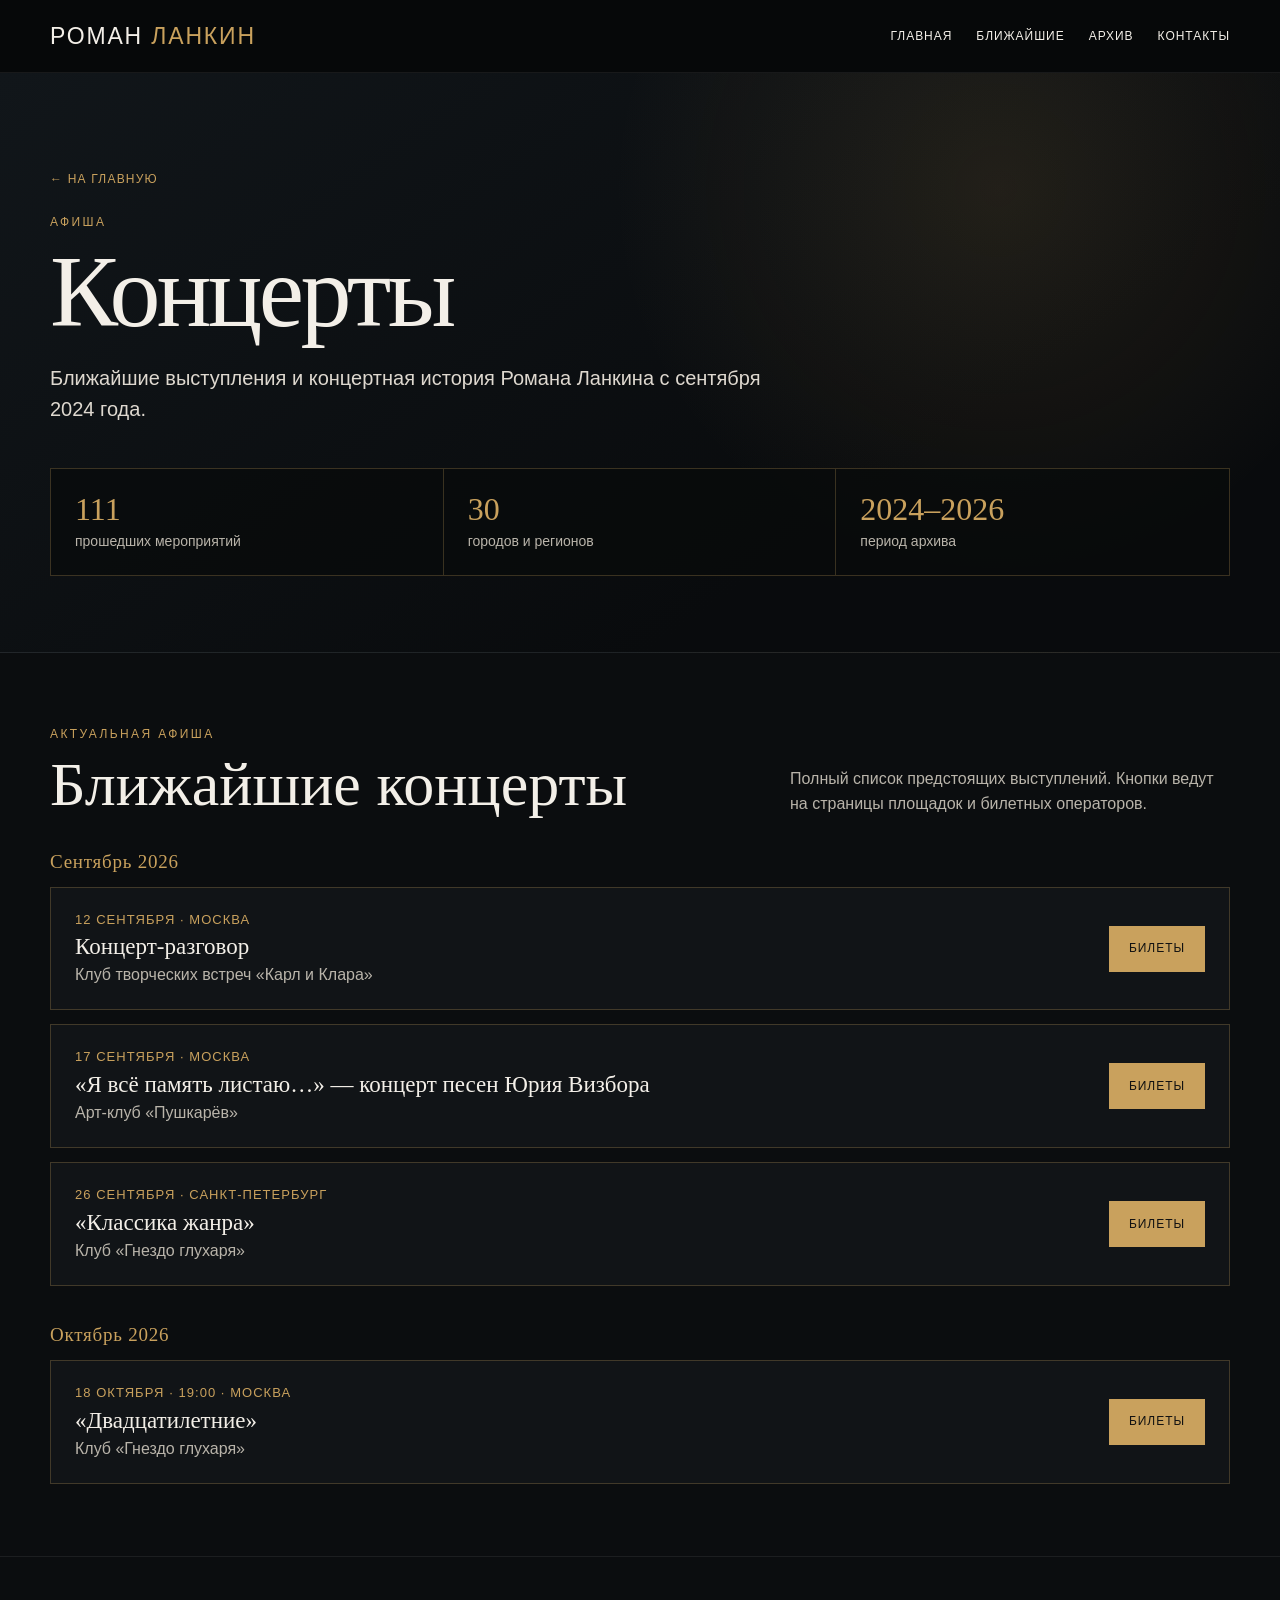
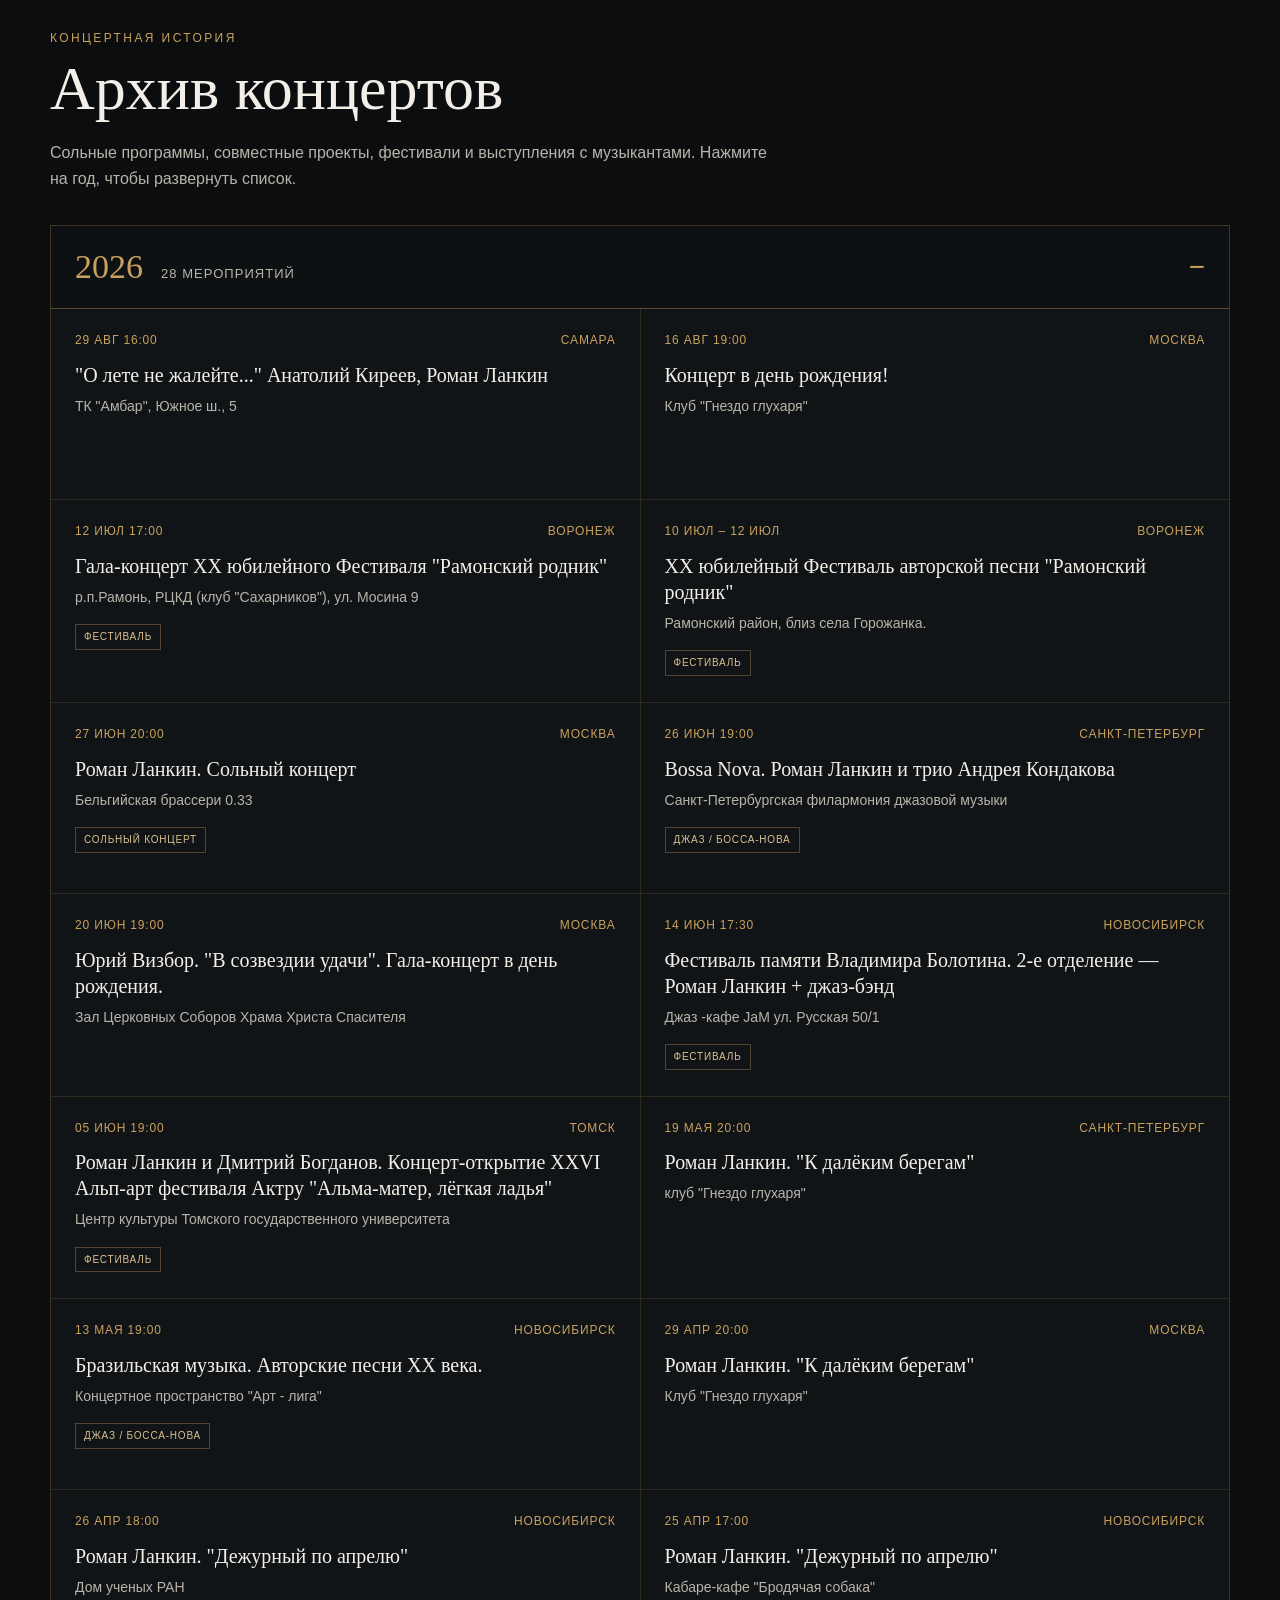
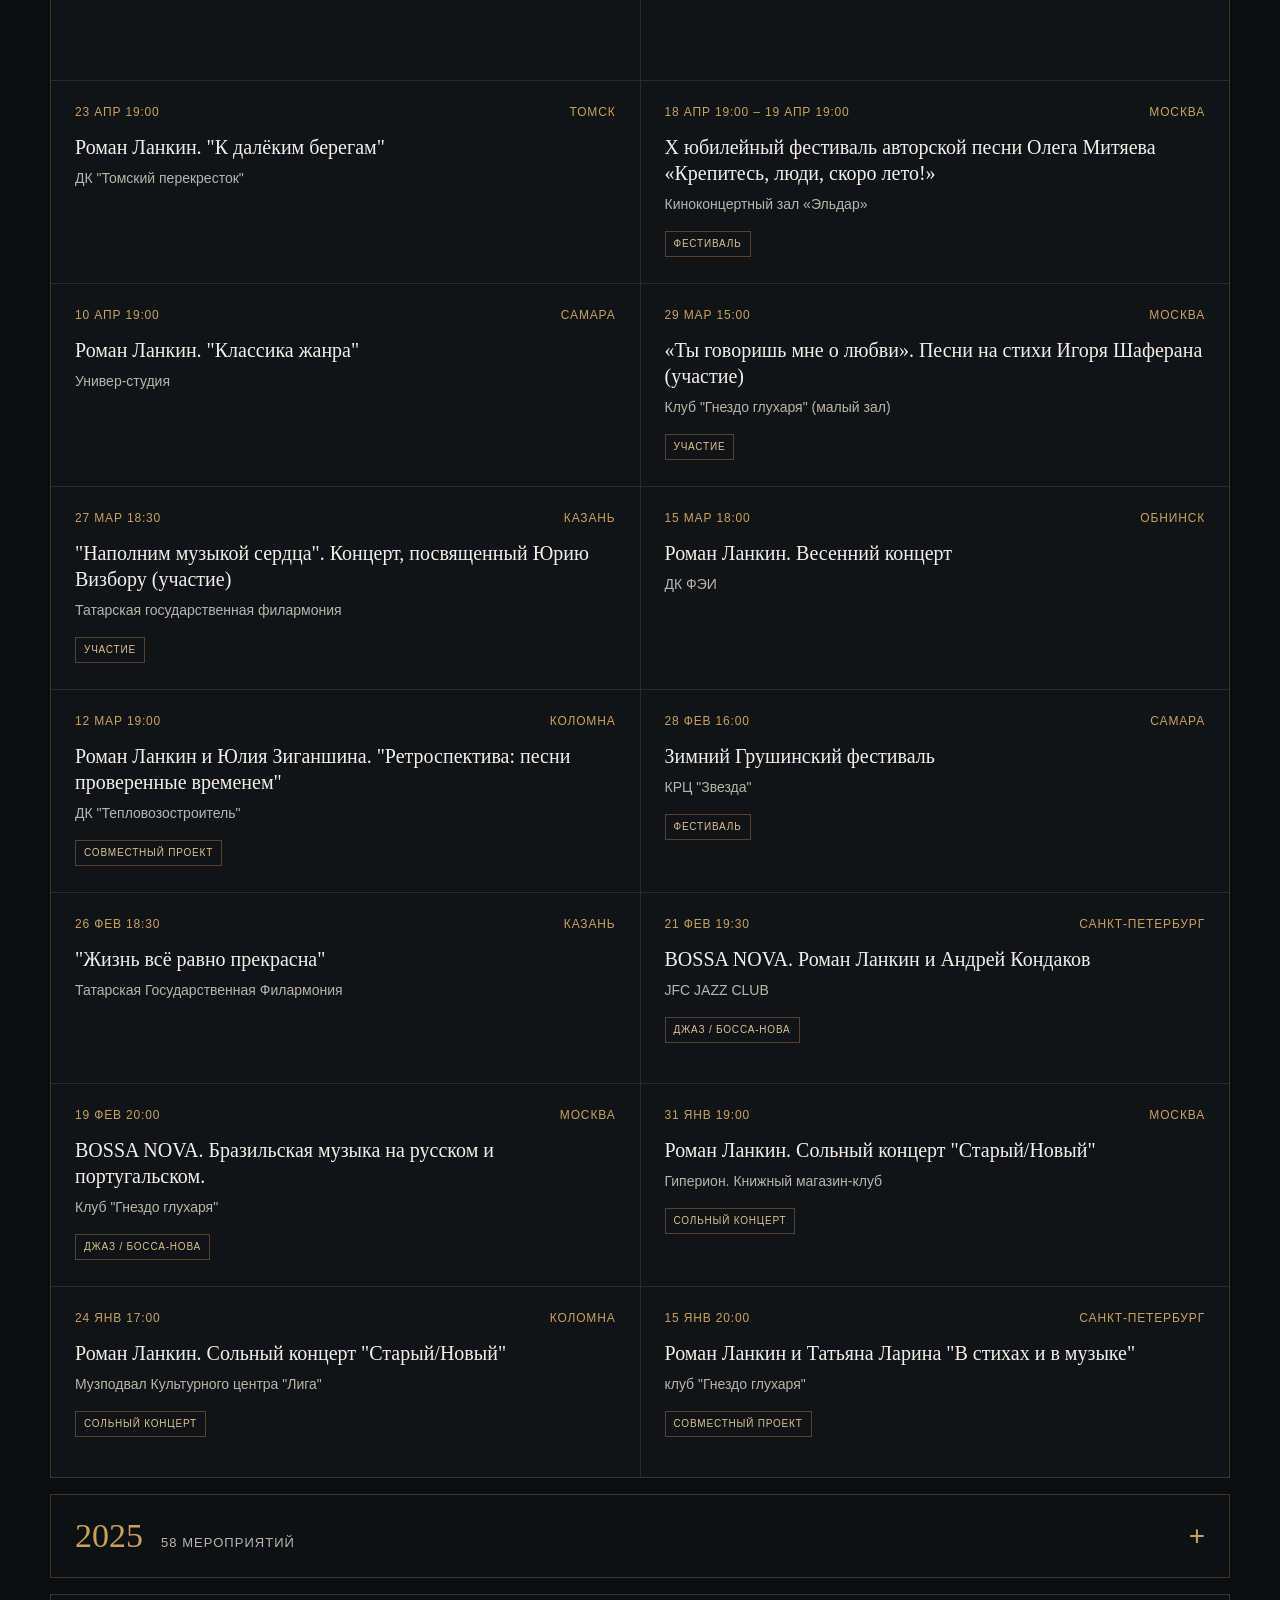
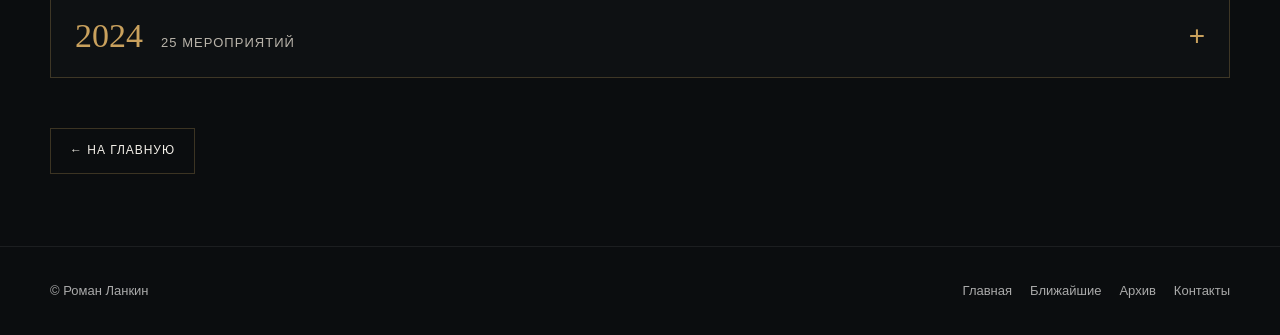
==== concerts.html @ 9e7761e8 "Add concerts and archive page" ====
<!doctype html>
<html lang="ru">
<head>
<meta charset="utf-8">
<meta name="viewport" content="width=device-width, initial-scale=1">
<title>Концерты Романа Ланкина</title>
<meta name="description" content="Ближайшие концерты и архив выступлений Романа Ланкина с сентября 2024 года.">
<style>
:root{--bg:#0b0d0f;--bg2:#121619;--panel:#111417;--text:#f3efe8;--muted:#b9b4aa;--gold:#c9a15d;--line:rgba(201,161,93,.26);--max:1180px}
*{box-sizing:border-box}
html{scroll-behavior:smooth}
body{margin:0;background:var(--bg);color:var(--text);font-family:Inter,Arial,sans-serif;line-height:1.58}
a{color:inherit;text-decoration:none}
.wrap{width:min(var(--max),calc(100% - 48px));margin:auto}
header{position:sticky;top:0;z-index:30;background:rgba(7,9,10,.95);backdrop-filter:blur(10px);border-bottom:1px solid rgba(255,255,255,.07)}
.nav{height:72px;display:flex;align-items:center;gap:30px}
.brand{font-size:23px;letter-spacing:.08em;white-space:nowrap}.brand b{color:var(--gold);font-weight:500}
nav{display:flex;gap:24px;margin-left:auto;align-items:center;font-size:12px;text-transform:uppercase;letter-spacing:.08em}
nav a:hover,nav a:focus-visible{color:var(--gold)}
.menu{display:none;margin-left:auto;background:none;border:1px solid var(--line);color:#fff;padding:8px 10px;font-size:18px}
.page-hero{padding:92px 0 76px;background:radial-gradient(circle at 78% 20%,rgba(201,161,93,.12),transparent 35%),linear-gradient(145deg,#11161a 0%,#090b0d 70%);border-bottom:1px solid rgba(255,255,255,.07)}
.back-link{display:inline-block;color:var(--gold);font-size:12px;text-transform:uppercase;letter-spacing:.1em;margin-bottom:24px}
.eyebrow{text-transform:uppercase;letter-spacing:.2em;color:var(--gold);font-size:12px}
h1{font:300 clamp(54px,8vw,102px)/.95 Georgia,serif;margin:12px 0 22px;letter-spacing:-.035em}
.hero-lead{max-width:760px;margin:0;color:#ded8cf;font-size:20px}
.stats{display:grid;grid-template-columns:repeat(3,1fr);border:1px solid var(--line);margin-top:42px;background:rgba(8,10,11,.7)}
.stat{padding:22px 24px;border-right:1px solid var(--line)}.stat:last-child{border-right:0}
.stat strong{display:block;color:var(--gold);font:400 32px Georgia,serif}.stat span{color:var(--muted);font-size:14px}
main section.content-section{padding:72px 0;border-bottom:1px solid rgba(255,255,255,.07)}
.section-head{display:flex;align-items:end;justify-content:space-between;gap:24px;margin-bottom:34px}
.section-head h2{font:300 clamp(38px,5vw,62px)/1.04 Georgia,serif;margin:8px 0 0}
.section-head p{max-width:440px;margin:0;color:var(--muted)}
.month-group{padding:0 0 38px}.month-group:last-child{padding-bottom:0}
.month-group>h2{font:400 19px Georgia,serif;color:var(--gold);letter-spacing:.04em;margin:0 0 14px}
.upcoming-list{display:grid;gap:14px}
.upcoming-card{display:flex;justify-content:space-between;align-items:center;gap:24px;padding:22px 24px;background:var(--panel);border:1px solid var(--line)}
.event-date{color:var(--gold);font-size:13px;text-transform:uppercase;letter-spacing:.08em}
.upcoming-card h3{font:400 23px Georgia,serif;margin:4px 0 2px}.upcoming-card p{margin:0;color:var(--muted)}
.btn{display:inline-flex;align-items:center;justify-content:center;min-height:46px;padding:12px 19px;border:1px solid var(--line);text-transform:uppercase;font-size:12px;letter-spacing:.08em;white-space:nowrap}
.btn.primary{background:var(--gold);color:#111;border-color:var(--gold)}.btn:hover,.btn:focus-visible{filter:brightness(1.08)}
.archive-intro{color:var(--muted);max-width:720px;margin:-14px 0 34px}
.archive-year{margin:0 0 16px;border:1px solid var(--line);background:#0e1113}
.archive-year summary{position:relative;display:flex;align-items:baseline;gap:18px;padding:22px 62px 22px 24px;cursor:pointer;list-style:none}
.archive-year summary::-webkit-details-marker{display:none}
.archive-year summary:after{content:"+";position:absolute;right:24px;top:50%;transform:translateY(-50%);color:var(--gold);font-size:28px;font-weight:300}
.archive-year[open] summary:after{content:"−"}
.archive-year summary span{font:400 34px Georgia,serif;color:var(--gold)}.archive-year summary small{color:var(--muted);font-size:13px;text-transform:uppercase;letter-spacing:.08em}
.archive-grid{display:grid;grid-template-columns:repeat(2,minmax(0,1fr));gap:1px;background:rgba(201,161,93,.18);border-top:1px solid var(--line)}
.archive-event{position:relative;min-height:190px;padding:22px 24px 26px;background:var(--panel)}
.archive-meta{display:flex;justify-content:space-between;gap:16px;color:var(--gold);font-size:12px;text-transform:uppercase;letter-spacing:.07em}
.archive-meta span{text-align:right}.archive-event h3{font:400 20px/1.3 Georgia,serif;margin:12px 0 7px}.archive-event p{margin:0;color:var(--muted);font-size:14px}
.event-kind{display:inline-block;margin-top:16px;padding:4px 8px;border:1px solid rgba(201,161,93,.35);color:#dbc18f;font-size:10px;text-transform:uppercase;letter-spacing:.08em}
.bottom-back{margin-top:34px}
footer{padding:34px 0;color:#aaa;font-size:13px}.foot{display:flex;gap:24px;justify-content:space-between;align-items:center;flex-wrap:wrap}.footnav{display:flex;gap:18px;flex-wrap:wrap}
@media(max-width:900px){nav{display:none;position:absolute;top:72px;left:0;right:0;background:#0b0d0f;padding:24px;flex-direction:column;align-items:flex-start}nav.open{display:flex}.menu{display:block}.archive-grid{grid-template-columns:1fr}.stats{grid-template-columns:1fr}.stat{border-right:0;border-bottom:1px solid var(--line)}.stat:last-child{border-bottom:0}}
@media(max-width:620px){.wrap{width:min(100% - 28px,var(--max))}.page-hero{padding:64px 0 52px}h1{font-size:52px}.hero-lead{font-size:17px}main section.content-section{padding:52px 0}.section-head{display:block}.section-head p{margin-top:14px}.upcoming-card{align-items:flex-start;flex-direction:column;padding:20px}.upcoming-card .btn{width:100%}.archive-year summary{padding:18px 52px 18px 18px}.archive-year summary span{font-size:30px}.archive-grid{display:block}.archive-event{min-height:0;border-top:1px solid rgba(201,161,93,.18);padding:20px 18px}.archive-meta{display:block}.archive-meta span{display:block;text-align:left;margin-top:4px}.foot{align-items:flex-start}.footnav{width:100%;display:grid;grid-template-columns:1fr 1fr;gap:10px 18px}}
</style>
</head>
<body>
<header><div class="wrap nav">
  <a class="brand" href="index.html">РОМАН <b>ЛАНКИН</b></a>
  <nav id="nav">
    <a href="index.html">Главная</a>
    <a href="#upcoming">Ближайшие</a>
    <a href="#archive">Архив</a>
    <a href="index.html#booking">Контакты</a>
  </nav>
  <button class="menu" id="menuBtn" type="button" aria-label="Открыть меню" aria-controls="nav" aria-expanded="false">☰</button>
</div></header>
<main>
  <section class="page-hero">
    <div class="wrap">
      <a class="back-link" href="index.html">← На главную</a>
      <div class="eyebrow">Афиша</div>
      <h1>Концерты</h1>
      <p class="hero-lead">Ближайшие выступления и концертная история Романа Ланкина с сентября 2024 года.</p>
      <div class="stats" aria-label="Концертная статистика">
        <div class="stat"><strong>111</strong><span>прошедших мероприятий</span></div>
        <div class="stat"><strong>30</strong><span>городов и регионов</span></div>
        <div class="stat"><strong>2024–2026</strong><span>период архива</span></div>
      </div>
    </div>
  </section>
  <section class="content-section" id="upcoming">
    <div class="wrap">
      <div class="section-head"><div><div class="eyebrow">Актуальная афиша</div><h2>Ближайшие концерты</h2></div><p>Полный список предстоящих выступлений. Кнопки ведут на страницы площадок и билетных операторов.</p></div>
      <section class="month-group" aria-labelledby="month-1">
  <h2 id="month-1">Сентябрь 2026</h2>
  <div class="upcoming-list"><article class="upcoming-card">
  <div class="event-copy">
    <div class="event-date">12 сентября · Москва</div>
    <h3>Концерт-разговор</h3>
    <p>Клуб творческих встреч «Карл и Клара»</p>
  </div>
  <a class="btn primary" href="https://moscow.qtickets.events/252233-roman-lankin-kontsert-razgovor" target="_blank" rel="noopener">Билеты</a>
</article><article class="upcoming-card">
  <div class="event-copy">
    <div class="event-date">17 сентября · Москва</div>
    <h3>«Я всё память листаю…» — концерт песен Юрия Визбора</h3>
    <p>Арт-клуб «Пушкарёв»</p>
  </div>
  <a class="btn primary" href="https://moscow.qtickets.events/248295-ya-vse-pamyat-listayu-kontsert-pesen-yuriya-vizbora" target="_blank" rel="noopener">Билеты</a>
</article><article class="upcoming-card">
  <div class="event-copy">
    <div class="event-date">26 сентября · Санкт-Петербург</div>
    <h3>«Классика жанра»</h3>
    <p>Клуб «Гнездо глухаря»</p>
  </div>
  <a class="btn primary" href="https://gnezdo-spb.ru/concerts/roman-lankin-26-9-2026-741" target="_blank" rel="noopener">Билеты</a>
</article></div>
</section><section class="month-group" aria-labelledby="month-2">
  <h2 id="month-2">Октябрь 2026</h2>
  <div class="upcoming-list"><article class="upcoming-card">
  <div class="event-copy">
    <div class="event-date">18 октября · 19:00 · Москва</div>
    <h3>«Двадцатилетние»</h3>
    <p>Клуб «Гнездо глухаря»</p>
  </div>
  <a class="btn primary" href="https://gnezdogluharya.ru/concerts/roman-lankin--18-10-2026-7001" target="_blank" rel="noopener">Билеты</a>
</article></div>
</section>
    </div>
  </section>
  <section class="content-section" id="archive">
    <div class="wrap">
      <div class="section-head"><div><div class="eyebrow">Концертная история</div><h2>Архив концертов</h2></div></div>
      <p class="archive-intro">Сольные программы, совместные проекты, фестивали и выступления с музыкантами. Нажмите на год, чтобы развернуть список.</p>
      <details class="archive-year" open>
  <summary><span>2026</span><small>28 мероприятий</small></summary>
  <div class="archive-grid"><article class="archive-event">
  <div class="archive-meta"><time datetime="2026-08-29">29 авг 16:00</time><span>Самара</span></div>
  <h3>&quot;О лете не жалейте...&quot; Анатолий Киреев, Роман Ланкин</h3>
  <p>ТК &quot;Амбар&quot;, Южное ш., 5</p>
  
</article><article class="archive-event">
  <div class="archive-meta"><time datetime="2026-08-16">16 авг 19:00</time><span>Москва</span></div>
  <h3>Концерт в день рождения!</h3>
  <p>Клуб &quot;Гнездо глухаря&quot;</p>
  
</article><article class="archive-event">
  <div class="archive-meta"><time datetime="2026-07-12">12 июл 17:00</time><span>Воронеж</span></div>
  <h3>Гала-концерт ХХ юбилейного Фестиваля &quot;Рамонский родник&quot;</h3>
  <p>р.п.Рамонь, РЦКД (клуб &quot;Сахарников&quot;), ул. Мосина 9</p>
  <span class="event-kind">Фестиваль</span>
</article><article class="archive-event">
  <div class="archive-meta"><time datetime="2026-07-10">10 июл – 12 июл</time><span>Воронеж</span></div>
  <h3>ХХ юбилейный Фестиваль авторской песни &quot;Рамонский родник&quot;</h3>
  <p>Рамонский район, близ села Горожанка.</p>
  <span class="event-kind">Фестиваль</span>
</article><article class="archive-event">
  <div class="archive-meta"><time datetime="2026-06-27">27 июн 20:00</time><span>Москва</span></div>
  <h3>Роман Ланкин. Сольный концерт</h3>
  <p>Бельгийская брассери 0.33</p>
  <span class="event-kind">Сольный концерт</span>
</article><article class="archive-event">
  <div class="archive-meta"><time datetime="2026-06-26">26 июн 19:00</time><span>Санкт-Петербург</span></div>
  <h3>Bossa Nova. Роман Ланкин и трио Андрея Кондакова</h3>
  <p>Санкт-Петербургская филармония джазовой музыки</p>
  <span class="event-kind">Джаз / босса-нова</span>
</article><article class="archive-event">
  <div class="archive-meta"><time datetime="2026-06-20">20 июн 19:00</time><span>Москва</span></div>
  <h3>Юрий Визбор. &quot;В созвездии удачи&quot;. Гала-концерт в день рождения.</h3>
  <p>Зал Церковных Соборов Храма Христа Спасителя</p>
  
</article><article class="archive-event">
  <div class="archive-meta"><time datetime="2026-06-14">14 июн 17:30</time><span>Новосибирск</span></div>
  <h3>Фестиваль памяти Владимира Болотина. 2-е отделение — Роман Ланкин + джаз-бэнд</h3>
  <p>Джаз -кафе JaM ул. Русская 50/1</p>
  <span class="event-kind">Фестиваль</span>
</article><article class="archive-event">
  <div class="archive-meta"><time datetime="2026-06-05">05 июн 19:00</time><span>Томск</span></div>
  <h3>Роман Ланкин и Дмитрий Богданов. Концерт-открытие XXVI Альп-арт фестиваля Актру &quot;Альма-матер, лёгкая ладья&quot;</h3>
  <p>Центр культуры Томского государственного университета</p>
  <span class="event-kind">Фестиваль</span>
</article><article class="archive-event">
  <div class="archive-meta"><time datetime="2026-05-19">19 мая 20:00</time><span>Санкт-Петербург</span></div>
  <h3>Роман Ланкин. &quot;К далёким берегам&quot;</h3>
  <p>клуб &quot;Гнездо глухаря&quot;</p>
  
</article><article class="archive-event">
  <div class="archive-meta"><time datetime="2026-05-13">13 мая 19:00</time><span>Новосибирск</span></div>
  <h3>Бразильская музыка. Авторские песни ХХ века.</h3>
  <p>Концертное пространство &quot;Арт - лига&quot;</p>
  <span class="event-kind">Джаз / босса-нова</span>
</article><article class="archive-event">
  <div class="archive-meta"><time datetime="2026-04-29">29 апр 20:00</time><span>Москва</span></div>
  <h3>Роман Ланкин. &quot;К далёким берегам&quot;</h3>
  <p>Клуб &quot;Гнездо глухаря&quot;</p>
  
</article><article class="archive-event">
  <div class="archive-meta"><time datetime="2026-04-26">26 апр 18:00</time><span>Новосибирск</span></div>
  <h3>Роман Ланкин. &quot;Дежурный по апрелю&quot;</h3>
  <p>Дом ученых РАН</p>
  
</article><article class="archive-event">
  <div class="archive-meta"><time datetime="2026-04-25">25 апр 17:00</time><span>Новосибирск</span></div>
  <h3>Роман Ланкин. &quot;Дежурный по апрелю&quot;</h3>
  <p>Кабаре-кафе &quot;Бродячая собака&quot;</p>
  
</article><article class="archive-event">
  <div class="archive-meta"><time datetime="2026-04-23">23 апр 19:00</time><span>Томск</span></div>
  <h3>Роман Ланкин. &quot;К далёким берегам&quot;</h3>
  <p>ДК &quot;Томский перекресток&quot;</p>
  
</article><article class="archive-event">
  <div class="archive-meta"><time datetime="2026-04-18">18 апр 19:00 – 19 апр 19:00</time><span>Москва</span></div>
  <h3>X юбилейный фестиваль авторской песни Олега Митяева «Крепитесь, люди, скоро лето!»</h3>
  <p>Киноконцертный зал «Эльдар»</p>
  <span class="event-kind">Фестиваль</span>
</article><article class="archive-event">
  <div class="archive-meta"><time datetime="2026-04-10">10 апр 19:00</time><span>Самара</span></div>
  <h3>Роман Ланкин. &quot;Классика жанра&quot;</h3>
  <p>Универ-студия</p>
  
</article><article class="archive-event">
  <div class="archive-meta"><time datetime="2026-03-29">29 мар 15:00</time><span>Москва</span></div>
  <h3>«Ты говоришь мне о любви». Песни на стихи Игоря Шаферана (участие)</h3>
  <p>Клуб &quot;Гнездо глухаря&quot; (малый зал)</p>
  <span class="event-kind">Участие</span>
</article><article class="archive-event">
  <div class="archive-meta"><time datetime="2026-03-27">27 мар 18:30</time><span>Казань</span></div>
  <h3>&quot;Наполним музыкой сердца&quot;. Концерт, посвященный Юрию Визбору (участие)</h3>
  <p>Татарская государственная филармония</p>
  <span class="event-kind">Участие</span>
</article><article class="archive-event">
  <div class="archive-meta"><time datetime="2026-03-15">15 мар 18:00</time><span>Обнинск</span></div>
  <h3>Роман Ланкин. Весенний концерт</h3>
  <p>ДК ФЭИ</p>
  
</article><article class="archive-event">
  <div class="archive-meta"><time datetime="2026-03-12">12 мар 19:00</time><span>Коломна</span></div>
  <h3>Роман Ланкин и Юлия Зиганшина. &quot;Ретроспектива: песни проверенные временем&quot;</h3>
  <p>ДК &quot;Тепловозостроитель&quot;</p>
  <span class="event-kind">Совместный проект</span>
</article><article class="archive-event">
  <div class="archive-meta"><time datetime="2026-02-28">28 фев 16:00</time><span>Самара</span></div>
  <h3>Зимний Грушинский фестиваль</h3>
  <p>КРЦ &quot;Звезда&quot;</p>
  <span class="event-kind">Фестиваль</span>
</article><article class="archive-event">
  <div class="archive-meta"><time datetime="2026-02-26">26 фев 18:30</time><span>Казань</span></div>
  <h3>&quot;Жизнь всё равно прекрасна&quot;</h3>
  <p>Татарская Государственная Филармония</p>
  
</article><article class="archive-event">
  <div class="archive-meta"><time datetime="2026-02-21">21 фев 19:30</time><span>Санкт-Петербург</span></div>
  <h3>BOSSA NOVA. Роман Ланкин и Андрей Кондаков</h3>
  <p>JFC JAZZ CLUB</p>
  <span class="event-kind">Джаз / босса-нова</span>
</article><article class="archive-event">
  <div class="archive-meta"><time datetime="2026-02-19">19 фев 20:00</time><span>Москва</span></div>
  <h3>BOSSA NOVA. Бразильская музыка на русском и португальском.</h3>
  <p>Клуб &quot;Гнездо глухаря&quot;</p>
  <span class="event-kind">Джаз / босса-нова</span>
</article><article class="archive-event">
  <div class="archive-meta"><time datetime="2026-01-31">31 янв 19:00</time><span>Москва</span></div>
  <h3>Роман Ланкин. Сольный концерт &quot;Старый/Новый&quot;</h3>
  <p>Гиперион. Книжный магазин-клуб</p>
  <span class="event-kind">Сольный концерт</span>
</article><article class="archive-event">
  <div class="archive-meta"><time datetime="2026-01-24">24 янв 17:00</time><span>Коломна</span></div>
  <h3>Роман Ланкин. Сольный концерт &quot;Старый/Новый&quot;</h3>
  <p>Музподвал Культурного центра &quot;Лига&quot;</p>
  <span class="event-kind">Сольный концерт</span>
</article><article class="archive-event">
  <div class="archive-meta"><time datetime="2026-01-15">15 янв 20:00</time><span>Санкт-Петербург</span></div>
  <h3>Роман Ланкин и Татьяна Ларина &quot;В стихах и в музыке&quot;</h3>
  <p>клуб &quot;Гнездо глухаря&quot;</p>
  <span class="event-kind">Совместный проект</span>
</article></div>
</details><details class="archive-year">
  <summary><span>2025</span><small>58 мероприятий</small></summary>
  <div class="archive-grid"><article class="archive-event">
  <div class="archive-meta"><time datetime="2025-12-20">20 дек &#x27;25 16:00</time><span>Пенза</span></div>
  <h3>&quot;Жизнь всё равно прекрасна!&quot;. Сольный концерт</h3>
  <p>Центр хореографического искусства</p>
  <span class="event-kind">Сольный концерт</span>
</article><article class="archive-event">
  <div class="archive-meta"><time datetime="2025-12-17">17 дек &#x27;25 20:00</time><span>Москва</span></div>
  <h3>Роман Ланкин. &quot;Cтарый/Новый&quot;. Новогодний концерт</h3>
  <p>Арт-кафе &quot;Пушкарёв&quot;</p>
  
</article><article class="archive-event">
  <div class="archive-meta"><time datetime="2025-12-14">14 дек &#x27;25 19:00</time><span>Томск</span></div>
  <h3>Роман Ланкин. &quot;Старый/Новый&quot;</h3>
  <p>Джаз-кафе &quot;Underground&quot;</p>
  
</article><article class="archive-event">
  <div class="archive-meta"><time datetime="2025-12-12">12 дек &#x27;25 19:00</time><span>Красноярск</span></div>
  <h3>Русская и бразильская авторская песня</h3>
  <p>МТЦБ &quot;Пилот&quot;, ул. Аэровокзальная, 10</p>
  <span class="event-kind">Джаз / босса-нова</span>
</article><article class="archive-event">
  <div class="archive-meta"><time datetime="2025-12-10">10 дек &#x27;25 19:00</time><span>Барнаул</span></div>
  <h3>Концерт в Барнауле</h3>
  <p>КАУ «Дом народов Алтайского края», ул. Гоголя, 44</p>
  
</article><article class="archive-event">
  <div class="archive-meta"><time datetime="2025-12-09">09 дек &#x27;25 19:00</time><span>Бийск</span></div>
  <h3>Роман Ланкин в Бийске. Сольный концерт</h3>
  <p>Бийский городской дворец культуры</p>
  <span class="event-kind">Сольный концерт</span>
</article><article class="archive-event">
  <div class="archive-meta"><time datetime="2025-12-07">07 дек &#x27;25 19:00</time><span>Новосибирск</span></div>
  <h3>&quot;Пока уходят облака&quot;. Песни Юрия Визбора</h3>
  <p>Кабаре-клуб &quot;Бродячая собака&quot;</p>
  
</article><article class="archive-event">
  <div class="archive-meta"><time datetime="2025-12-06">06 дек &#x27;25 19:00</time><span>Новосибирск</span></div>
  <h3>BOSSA_NOVA. Бразильская музыка на русском и португальском</h3>
  <p>Дом Ученых СОРАН</p>
  <span class="event-kind">Джаз / босса-нова</span>
</article><article class="archive-event">
  <div class="archive-meta"><time datetime="2025-11-25">25 ноя &#x27;25 19:00</time><span>Ярославль</span></div>
  <h3>Роман Ланкин. Сольный концерт</h3>
  <p>Дом Актера им. Сергея Пускепалиса</p>
  <span class="event-kind">Сольный концерт</span>
</article><article class="archive-event">
  <div class="archive-meta"><time datetime="2025-11-23">23 ноя &#x27;25 19:00</time><span>Санкт-Петербург</span></div>
  <h3>Юлия Зиганшина и Роман Ланкин. &quot;Ретроспектива: шестидесятые&quot;</h3>
  <p>клуб &quot;Гнездо глухаря&quot;</p>
  <span class="event-kind">Совместный проект</span>
</article><article class="archive-event">
  <div class="archive-meta"><time datetime="2025-11-20">20 ноя &#x27;25 20:00</time><span>Москва</span></div>
  <h3>Юлия Зиганшина и Роман Ланкин. &quot;Ретроспектива: шестидесятые&quot;</h3>
  <p>Клуб &quot;Гнездо глухаря&quot;</p>
  <span class="event-kind">Совместный проект</span>
</article><article class="archive-event">
  <div class="archive-meta"><time datetime="2025-11-13">13 ноя &#x27;25 19:00</time><span>Москва</span></div>
  <h3>&quot;В стихах и в музыке&quot;. Роман Ланкин и Татьяна Ларина</h3>
  <p>Музыкальный салон арки Парка им. Горького</p>
  <span class="event-kind">Совместный проект</span>
</article><article class="archive-event">
  <div class="archive-meta"><time datetime="2025-11-11">11 ноя &#x27;25 19:00</time><span>Москва</span></div>
  <h3>Дмитрий Сухарев. &quot;Я никуда не опоздал...&quot; Музыкально-поэтический вечер памяти к 95-ти летию поэта</h3>
  <p>МДСТ (КЦ ДОМ)</p>
  
</article><article class="archive-event">
  <div class="archive-meta"><time datetime="2025-11-02">02 ноя &#x27;25 18:00</time><span>Миасс</span></div>
  <h3>Роман Ланкин. Сольный концерт</h3>
  <p>Клуб-кафе &quot;Семь вечеров&quot;</p>
  <span class="event-kind">Сольный концерт</span>
</article><article class="archive-event">
  <div class="archive-meta"><time datetime="2025-11-01">01 ноя &#x27;25 19:00</time><span>Челябинск</span></div>
  <h3>Роман Ланкин. Сольный концерт</h3>
  <p>Дом Архитектора</p>
  <span class="event-kind">Сольный концерт</span>
</article><article class="archive-event">
  <div class="archive-meta"><time datetime="2025-10-31">31 окт &#x27;25 19:00</time><span>Екатеринбург</span></div>
  <h3>Сольный концерт</h3>
  <p>МАУК &quot;Культурный центр &quot;Урал&quot;</p>
  <span class="event-kind">Сольный концерт</span>
</article><article class="archive-event">
  <div class="archive-meta"><time datetime="2025-10-25">25 окт &#x27;25 18:00</time><span>Москва</span></div>
  <h3>Юбилейный концерт Юлии Зиганшиной &quot;Герои моего романса&quot; (участие)</h3>
  <p>Дом русского зарубежья им. А. Солженицына</p>
  <span class="event-kind">Участие</span>
</article><article class="archive-event">
  <div class="archive-meta"><time datetime="2025-10-17">17 окт &#x27;25 19:00</time><span>Санкт-Петербург</span></div>
  <h3>Концерт Олег Митяева «Да здравствует разум!» ( участие)</h3>
  <p>МТС Live Холл</p>
  <span class="event-kind">Участие</span>
</article><article class="archive-event">
  <div class="archive-meta"><time datetime="2025-10-16">16 окт &#x27;25 19:00</time><span>Москва</span></div>
  <h3>Роман Ланкин. Сольный концерт</h3>
  <p>Центр авторской песни</p>
  <span class="event-kind">Сольный концерт</span>
</article><article class="archive-event">
  <div class="archive-meta"><time datetime="2025-10-10">10 окт &#x27;25 19:00</time><span>Москва</span></div>
  <h3>Роман Ланкин при участии Андрея Турыгина (саксофон). &quot;Не гляди назад&quot; - авторская песня в джазовых тонах.</h3>
  <p>Клуб &quot;Гнездо глухаря&quot; (малый зал)</p>
  
</article><article class="archive-event">
  <div class="archive-meta"><time datetime="2025-10-04">04 окт &#x27;25 – 05 окт &#x27;25</time><span>Новосибирск</span></div>
  <h3>Фестиваль туристской песни &quot;За туманом&quot;</h3>
  <p>Площадка не указана</p>
  <span class="event-kind">Фестиваль</span>
</article><article class="archive-event">
  <div class="archive-meta"><time datetime="2025-09-26">26 сен &#x27;25 20:00</time><span>Москва</span></div>
  <h3>Классика жанра. Сольный концерт</h3>
  <p>Клуб &quot;Гнездо глухаря&quot;</p>
  <span class="event-kind">Сольный концерт</span>
</article><article class="archive-event">
  <div class="archive-meta"><time datetime="2025-09-21">21 сен &#x27;25 17:00</time><span>Переделкино</span></div>
  <h3>II Фестиваль в честь открытия астероида &quot;Окуджава&quot; (участие)</h3>
  <p>Государственный мемориальный музей Б.Ш. Окуджавы</p>
  <span class="event-kind">Фестиваль</span>
</article><article class="archive-event">
  <div class="archive-meta"><time datetime="2025-09-17">17 сен &#x27;25 19:00</time><span>Санкт-Петербург</span></div>
  <h3>&quot;Я всё память листаю...&quot; Концерт песен Юрия Визбора</h3>
  <p>клуб &quot;Гнездо глухаря&quot;</p>
  
</article><article class="archive-event">
  <div class="archive-meta"><time datetime="2025-09-15">15 сен &#x27;25 19:30</time><span>Москва</span></div>
  <h3>Вечер в поддержку Александра Костромина</h3>
  <p>Гиперион. Книжный магазин-клуб</p>
  
</article><article class="archive-event">
  <div class="archive-meta"><time datetime="2025-08-28">28 авг &#x27;25</time><span>Ярославль</span></div>
  <h3>Фестиваль &quot;Музыка уходящего лета&quot;</h3>
  <p>Вознесенские казармы</p>
  <span class="event-kind">Фестиваль</span>
</article><article class="archive-event">
  <div class="archive-meta"><time datetime="2025-08-16">16 авг &#x27;25 19:00</time><span>Москва</span></div>
  <h3>Концерт в день рождения</h3>
  <p>Клуб &quot;Гнездо глухаря&quot;</p>
  
</article><article class="archive-event">
  <div class="archive-meta"><time datetime="2025-08-08">08 авг &#x27;25 – 09 авг &#x27;25</time><span>Людиново</span></div>
  <h3>Фестиваль костровой песни &quot;Поющие зелёные горы&quot; им. Петра Борзова, с Юлией Зиганшиной</h3>
  <p>Площадка не указана</p>
  <span class="event-kind">Фестиваль</span>
</article><article class="archive-event">
  <div class="archive-meta"><time datetime="2025-08-01">01 авг &#x27;25 – 03 авг &#x27;25</time><span>Южно-Сахалинск</span></div>
  <h3>Х фестиваль авторской песни &quot;АПОстров&quot;</h3>
  <p>с. Старорусское</p>
  <span class="event-kind">Фестиваль</span>
</article><article class="archive-event">
  <div class="archive-meta"><time datetime="2025-07-16">16 июл &#x27;25 18:00</time><span>Липецк</span></div>
  <h3>Фестиваль авторской песни</h3>
  <p>Зеленый остров</p>
  <span class="event-kind">Фестиваль</span>
</article><article class="archive-event">
  <div class="archive-meta"><time datetime="2025-06-20">20 июн &#x27;25 19:00</time><span>Москва</span></div>
  <h3>&quot;Якоря не бросать!&quot; Юрий Визбор. Концерт-посвящение в день рождения (участие)</h3>
  <p>Зал церковных соборов</p>
  <span class="event-kind">Участие</span>
</article><article class="archive-event">
  <div class="archive-meta"><time datetime="2025-06-15">15 июн &#x27;25 18:00</time><span>Новосибирск</span></div>
  <h3>Сольное отделение на фестивале памяти Владимира Болотина</h3>
  <p>JAM-кафе</p>
  <span class="event-kind">Фестиваль</span>
</article><article class="archive-event">
  <div class="archive-meta"><time datetime="2025-05-21">21 мая &#x27;25 19:00</time><span>Москва</span></div>
  <h3>Роман Ланкин приглашает друзей: праздничный весенний концерт звёзд авторской песни.</h3>
  <p>Дом винтажной музыки</p>
  
</article><article class="archive-event">
  <div class="archive-meta"><time datetime="2025-05-18">18 мая &#x27;25 18:00</time><span>Москва</span></div>
  <h3>&quot;О жизнь, о нескончаемая нить...&quot; Вечер песен к 80-ти летию Виктора Луферова ( участие)</h3>
  <p>Гиперион. Книжный магазин-клуб</p>
  <span class="event-kind">Участие</span>
</article><article class="archive-event">
  <div class="archive-meta"><time datetime="2025-05-15">15 мая &#x27;25 19:00</time><span>Троицк</span></div>
  <h3>Роман Ланкин. &quot;Жизнь всё равно прекрасна...&quot; Сольный концерт</h3>
  <p>Центр &quot;МоСТ&quot;</p>
  <span class="event-kind">Сольный концерт</span>
</article><article class="archive-event">
  <div class="archive-meta"><time datetime="2025-05-09">09 мая &#x27;25 19:00</time><span>Москва</span></div>
  <h3>&quot;Надежды маленький оркестрик&quot;. Окуджава в кино ( участие)</h3>
  <p>Центральный дом литераторов</p>
  <span class="event-kind">Участие</span>
</article><article class="archive-event">
  <div class="archive-meta"><time datetime="2025-04-25">25 апр &#x27;25 – 27 апр &#x27;25</time><span>Обнинск</span></div>
  <h3>Фестиваль авторской песни &quot;Обнинская нота&quot;</h3>
  <p>ДК ФЭИ</p>
  <span class="event-kind">Фестиваль</span>
</article><article class="archive-event">
  <div class="archive-meta"><time datetime="2025-04-19">19 апр &#x27;25 19:00 – 20 апр &#x27;25 19:00</time><span>Москва</span></div>
  <h3>Гала-концерт. IX фестиваль Олега Митяева &quot;Крепитесь люди, скоро лето!&quot;</h3>
  <p>Кино-клуб &quot;Эльдар&quot;</p>
  <span class="event-kind">Фестиваль</span>
</article><article class="archive-event">
  <div class="archive-meta"><time datetime="2025-04-13">13 апр &#x27;25 18:00</time><span>Томск</span></div>
  <h3>Юбилейный концерт Игоря Иванова (участие)</h3>
  <p>ДК &quot;Томский перекресток&quot;</p>
  <span class="event-kind">Участие</span>
</article><article class="archive-event">
  <div class="archive-meta"><time datetime="2025-04-12">12 апр &#x27;25 18:00</time><span>Новосибирск</span></div>
  <h3>Роман Ланкин, Павел Писанко (тромбон) . Новая программа &quot;Не гляди назад...&quot;, авторская песня в джазовых тонах</h3>
  <p>Кабаре-кафе &quot;Бродячая собака&quot;</p>
  
</article><article class="archive-event">
  <div class="archive-meta"><time datetime="2025-04-11">11 апр &#x27;25 19:00</time><span>Новосибирск</span></div>
  <h3>Роман Ланкин, Андрей Турыгин (саксофон). Новая программа &quot;Не гляди назад...&quot;, авторская песня в джазовых тонах</h3>
  <p>Дом ученых</p>
  
</article><article class="archive-event">
  <div class="archive-meta"><time datetime="2025-04-10">10 апр &#x27;25 19:00</time><span>Томск</span></div>
  <h3>Роман Ланкин при участии Павла Писанко (тромбон) &quot;Не гляди назад&quot;,авторская песня в джазовых тонах</h3>
  <p>МАУ ДК &quot;Томский перекресток&quot;</p>
  
</article><article class="archive-event">
  <div class="archive-meta"><time datetime="2025-04-06">06 апр &#x27;25 20:00</time><span>Москва</span></div>
  <h3>Роман Ланкин. Сольный концерт</h3>
  <p>клуб &quot;Гнездо глухаря&quot;</p>
  <span class="event-kind">Сольный концерт</span>
</article><article class="archive-event">
  <div class="archive-meta"><time datetime="2025-04-03">03 апр &#x27;25 – 05 апр &#x27;25</time><span>Ульяновск</span></div>
  <h3>XVIII Межрегиональный фестиваль детско-юношеских клубов АП «Сверим наши песни»</h3>
  <p>Площадка не указана</p>
  <span class="event-kind">Фестиваль</span>
</article><article class="archive-event">
  <div class="archive-meta"><time datetime="2025-03-29">29 мар &#x27;25 18:00</time><span>Москва</span></div>
  <h3>Роман Ланкин и Татьяна Ларина &quot;В стихах и в музыке&quot;</h3>
  <p>Дом русского зарубежья им. А. Солженицына</p>
  <span class="event-kind">Совместный проект</span>
</article><article class="archive-event">
  <div class="archive-meta"><time datetime="2025-03-22">22 мар &#x27;25 18:00</time><span>Омск</span></div>
  <h3>Концерт &quot;Бардовские песни о главном&quot;, сольное отделение</h3>
  <p>ОЦК &quot;Сибиряк&quot;</p>
  <span class="event-kind">Сольный концерт</span>
</article><article class="archive-event">
  <div class="archive-meta"><time datetime="2025-03-21">21 мар &#x27;25 – 23 мар &#x27;25</time><span>Омск</span></div>
  <h3>XII Всероссийский фестиваль авторской песни и поэзии «Камертон»</h3>
  <p>Площадка не указана</p>
  <span class="event-kind">Фестиваль</span>
</article><article class="archive-event">
  <div class="archive-meta"><time datetime="2025-03-20">20 мар &#x27;25 20:00</time><span>Тюмень</span></div>
  <h3>Роман Ланкин. Сольный концерт</h3>
  <p>Центр творчества &quot;Максимум&quot;</p>
  <span class="event-kind">Сольный концерт</span>
</article><article class="archive-event">
  <div class="archive-meta"><time datetime="2025-03-02">02 мар &#x27;25 19:00</time><span>Москва</span></div>
  <h3>Премьера программы &quot;Ромео и Джульетта&quot; Юлии Зиганшиной и Романа Ланкина</h3>
  <p>клуб &quot;Гнездо глухаря&quot;</p>
  
</article><article class="archive-event">
  <div class="archive-meta"><time datetime="2025-03-01">01 мар &#x27;25 19:00</time><span>Санкт-Петербург</span></div>
  <h3>Премьера программы &quot;Ромео и Джульетта&quot; Юлии Зиганшиной и Романа Ланкина</h3>
  <p>клуб &quot;Гнездо глухаря&quot;</p>
  
</article><article class="archive-event">
  <div class="archive-meta"><time datetime="2025-02-23">23 фев &#x27;25 16:00</time><span>Казань</span></div>
  <h3>Роман Ланкин. Сольный концерт</h3>
  <p>Дом-музей Василия Аксенова</p>
  <span class="event-kind">Сольный концерт</span>
</article><article class="archive-event">
  <div class="archive-meta"><time datetime="2025-02-22">22 фев &#x27;25 18:00</time><span>Казань</span></div>
  <h3>Юлия Зиганшина и Роман Ланкин. Песни, проверенные временем</h3>
  <p>Татарская Государственная Филармония</p>
  <span class="event-kind">Совместный проект</span>
</article><article class="archive-event">
  <div class="archive-meta"><time datetime="2025-02-16">16 фев &#x27;25 18:00</time><span>Воронеж</span></div>
  <h3>Фестиваль авторской песни &quot;Рамонский родник&quot;</h3>
  <p>Дом актёра</p>
  <span class="event-kind">Фестиваль</span>
</article><article class="archive-event">
  <div class="archive-meta"><time datetime="2025-02-13">13 фев &#x27;25 19:00</time><span>Обнинск</span></div>
  <h3>Юбилейный концерт проекта &quot;Ретроспектива&quot; с Юлией Зиганшиной</h3>
  <p>ДК ФЭИ</p>
  <span class="event-kind">Совместный проект</span>
</article><article class="archive-event">
  <div class="archive-meta"><time datetime="2025-02-12">12 фев &#x27;25 19:00</time><span>Калуга</span></div>
  <h3>Юбилейный концерт проекта &quot;Ретроспектива&quot; Юлии Зиганшиной и Романа Ланкина</h3>
  <p>Калужский дом музыки</p>
  <span class="event-kind">Совместный проект</span>
</article><article class="archive-event">
  <div class="archive-meta"><time datetime="2025-02-10">10 фев &#x27;25</time><span>Санкт-Петербург</span></div>
  <h3>Питер поёт песни Валерия и Вадима Мищуков</h3>
  <p>клуб &quot;Гнездо глухаря&quot;</p>
  
</article><article class="archive-event">
  <div class="archive-meta"><time datetime="2025-02-09">09 фев &#x27;25 19:00</time><span>Санкт-Петербург</span></div>
  <h3>Роман Ланкин &quot;Век Окуджавы&quot;</h3>
  <p>клуб &quot;Гнездо глухаря&quot;</p>
  
</article><article class="archive-event">
  <div class="archive-meta"><time datetime="2025-01-30">30 янв &#x27;25 20:00</time><span>Москва</span></div>
  <h3>Лекция о бразильской музыке с иллюстрациями</h3>
  <p>Студия исполнительского мастерства &quot;Межгород&quot;</p>
  <span class="event-kind">Джаз / босса-нова</span>
</article></div>
</details><details class="archive-year">
  <summary><span>2024</span><small>25 мероприятий</small></summary>
  <div class="archive-grid"><article class="archive-event">
  <div class="archive-meta"><time datetime="2024-12-28">28 дек &#x27;24 19:00</time><span>Томск</span></div>
  <h3>&quot;Старый новый год&quot;, сольный концерт</h3>
  <p>Джаз-кафе &quot;Underground&quot;</p>
  <span class="event-kind">Сольный концерт</span>
</article><article class="archive-event">
  <div class="archive-meta"><time datetime="2024-12-26">26 дек &#x27;24 19:30</time><span>Новосибирск</span></div>
  <h3>Бразильская босса-нова</h3>
  <p>JAM - кафе</p>
  <span class="event-kind">Джаз / босса-нова</span>
</article><article class="archive-event">
  <div class="archive-meta"><time datetime="2024-12-21">21 дек &#x27;24 17:00</time><span>Новосибирск</span></div>
  <h3>&quot;На ясный огонь моя радость, на ясный огонь...&quot; Вечер песен Булата Окуджавы</h3>
  <p>Арт-кафе &quot;Бродячая собака&quot;</p>
  
</article><article class="archive-event">
  <div class="archive-meta"><time datetime="2024-12-20">20 дек &#x27;24 18:00</time><span>Новосибирск</span></div>
  <h3>&quot;На ясный огонь, моя радость, на ясный огонь...&quot; Вечер песен Булата Окуджавы</h3>
  <p>Дом ученых</p>
  
</article><article class="archive-event">
  <div class="archive-meta"><time datetime="2024-12-19">19 дек &#x27;24 19:00</time><span>Бийск</span></div>
  <h3>Бийск. Сольный концерт</h3>
  <p>Городской дворец Культуры</p>
  <span class="event-kind">Сольный концерт</span>
</article><article class="archive-event">
  <div class="archive-meta"><time datetime="2024-12-15">15 дек &#x27;24 16:00</time><span>Москва</span></div>
  <h3>&quot;Мое кино&quot; с Романом Ланкиным</h3>
  <p>Клуб &quot;Карл и Клара&quot;</p>
  
</article><article class="archive-event">
  <div class="archive-meta"><time datetime="2024-12-08">08 дек &#x27;24 18:00</time><span>Ижевск</span></div>
  <h3>Ижевск. Сольный концерт</h3>
  <p>Медиацентр Эктоника</p>
  <span class="event-kind">Сольный концерт</span>
</article><article class="archive-event">
  <div class="archive-meta"><time datetime="2024-12-07">07 дек &#x27;24 19:00</time><span>Набережные Челны</span></div>
  <h3>Набережные Челны. Сольный концерт</h3>
  <p>Новый драматический театр Либерта</p>
  <span class="event-kind">Сольный концерт</span>
</article><article class="archive-event">
  <div class="archive-meta"><time datetime="2024-12-06">06 дек &#x27;24 18:30</time><span>Казань</span></div>
  <h3>&quot;Надежды маленький оркестрик...&quot; К 100-летию Булата Окуджавы</h3>
  <p>Татарская Государственная Филармония</p>
  
</article><article class="archive-event">
  <div class="archive-meta"><time datetime="2024-11-18">18 ноя &#x27;24 19:00</time><span>Москва</span></div>
  <h3>«С Днём рождения, Эльдар Александрович!» (участие и ведение концерта)</h3>
  <p>Кино - клуб &quot;Эльдар&quot;</p>
  <span class="event-kind">Участие</span>
</article><article class="archive-event">
  <div class="archive-meta"><time datetime="2024-11-06">06 ноя &#x27;24 20:00</time><span>Москва</span></div>
  <h3>Вечер песен Булата Окуджавы. Григорий Данской и Роман Ланкин</h3>
  <p>Гиперион. Книжный магазин-клуб</p>
  <span class="event-kind">Совместный проект</span>
</article><article class="archive-event">
  <div class="archive-meta"><time datetime="2024-11-02">02 ноя &#x27;24 14:00</time><span>Москва</span></div>
  <h3>Юбилейный вечер ВИКТОРА ФРИДМАНА &quot;Россыпь памятных дат&quot; (участие)</h3>
  <p>Клуб &quot;Гнездо глухаря&quot;</p>
  <span class="event-kind">Участие</span>
</article><article class="archive-event">
  <div class="archive-meta"><time datetime="2024-10-27">27 окт &#x27;24</time><span>Миасс</span></div>
  <h3>Миасс, сольный концерт</h3>
  <p>Клуб-кафе &quot;Семь вечеров&quot;</p>
  <span class="event-kind">Сольный концерт</span>
</article><article class="archive-event">
  <div class="archive-meta"><time datetime="2024-10-26">26 окт &#x27;24</time><span>Челябинск</span></div>
  <h3>Челябинск, сольный концерт</h3>
  <p>Концертный зал Федерации профсоюзов</p>
  <span class="event-kind">Сольный концерт</span>
</article><article class="archive-event">
  <div class="archive-meta"><time datetime="2024-10-25">25 окт &#x27;24 19:00</time><span>Екатеринбург</span></div>
  <h3>Екатеринбург, сольный концерт</h3>
  <p>Центр культуры «Урал»</p>
  <span class="event-kind">Сольный концерт</span>
</article><article class="archive-event">
  <div class="archive-meta"><time datetime="2024-10-24">24 окт &#x27;24</time><span>Пермь</span></div>
  <h3>Пермь, сольный концерт</h3>
  <p>Филармония &quot;Триумф&quot;,</p>
  <span class="event-kind">Сольный концерт</span>
</article><article class="archive-event">
  <div class="archive-meta"><time datetime="2024-10-23">23 окт &#x27;24 18:00</time><span>Самара</span></div>
  <h3>Вечер памяти Валерия Грушина</h3>
  <p>Самарский университет</p>
  
</article><article class="archive-event">
  <div class="archive-meta"><time datetime="2024-10-19">19 окт &#x27;24</time><span>Москва</span></div>
  <h3>Москва, юбилейный концерт &quot;Ретроспектива- 10 лет!&quot; с Юлией Зиганшиной</h3>
  <p>Дом русского зарубежья</p>
  <span class="event-kind">Совместный проект</span>
</article><article class="archive-event">
  <div class="archive-meta"><time datetime="2024-10-18">18 окт &#x27;24 19:00</time><span>Санкт-Петербург</span></div>
  <h3>Санкт-Петербург, сольный концерт</h3>
  <p>Клуб &quot;Восток&quot;</p>
  <span class="event-kind">Сольный концерт</span>
</article><article class="archive-event">
  <div class="archive-meta"><time datetime="2024-10-17">17 окт &#x27;24</time><span>Санкт-Петербург</span></div>
  <h3>Санкт-Петербург, юбилейный концерт &quot;Ретроспектива - 10 лет!&quot; с Юлией Зиганшиной</h3>
  <p>клуб &quot;Гнездо глухаря&quot;</p>
  <span class="event-kind">Совместный проект</span>
</article><article class="archive-event">
  <div class="archive-meta"><time datetime="2024-10-10">10 окт &#x27;24</time><span>Москва</span></div>
  <h3>Москва, ЦАП, сольный концерт</h3>
  <p>ЦАП</p>
  <span class="event-kind">Сольный концерт</span>
</article><article class="archive-event">
  <div class="archive-meta"><time datetime="2024-09-29">29 сен &#x27;24</time><span>Москва</span></div>
  <h3>Москва, концерт &quot;Век Окуджавы&quot;</h3>
  <p>клуб &quot;Карл и Клара&quot;</p>
  
</article><article class="archive-event">
  <div class="archive-meta"><time datetime="2024-09-18">18 сен &#x27;24</time><span>Санкт-Петербург</span></div>
  <h3>Санкт-Петербург, сольный концерт</h3>
  <p>клуб &quot;Гнездо глухаря&quot;</p>
  <span class="event-kind">Сольный концерт</span>
</article><article class="archive-event">
  <div class="archive-meta"><time datetime="2024-09-17">17 сен &#x27;24</time><span>Москва</span></div>
  <h3>Москва, концерт песен Юрия Визбора &quot;Я всё память листаю…&quot;</h3>
  <p>клуб Гнездо глухаря,</p>
  
</article><article class="archive-event">
  <div class="archive-meta"><time datetime="2024-09-13">13 сен &#x27;24 – 15 сен &#x27;24</time><span>Башкортостан, Караидельский район</span></div>
  <h3>фестиваль &quot;Звездное небо&quot;, выступление с Сергеем Шитовым</h3>
  <p>Республика Башкортостан, Караидельский район, клуб активного отдыха &quot;Звёздный&quot;</p>
  <span class="event-kind">Фестиваль</span>
</article></div>
</details>
      <a class="btn bottom-back" href="index.html">← На главную</a>
    </div>
  </section>
</main>
<footer><div class="wrap foot"><div>© Роман Ланкин</div><div class="footnav"><a href="index.html">Главная</a><a href="#upcoming">Ближайшие</a><a href="#archive">Архив</a><a href="index.html#booking">Контакты</a></div></div></footer>
<script>
const menuBtn=document.getElementById('menuBtn');
const nav=document.getElementById('nav');
function closeMenu(){nav.classList.remove('open');menuBtn.setAttribute('aria-expanded','false');menuBtn.setAttribute('aria-label','Открыть меню')}
menuBtn.addEventListener('click',()=>{const opened=nav.classList.toggle('open');menuBtn.setAttribute('aria-expanded',String(opened));menuBtn.setAttribute('aria-label',opened?'Закрыть меню':'Открыть меню')});
nav.querySelectorAll('a').forEach(link=>link.addEventListener('click',closeMenu));
document.addEventListener('keydown',event=>{if(event.key==='Escape'&&nav.classList.contains('open')){closeMenu();menuBtn.focus()}});
</script>
</body>
</html>
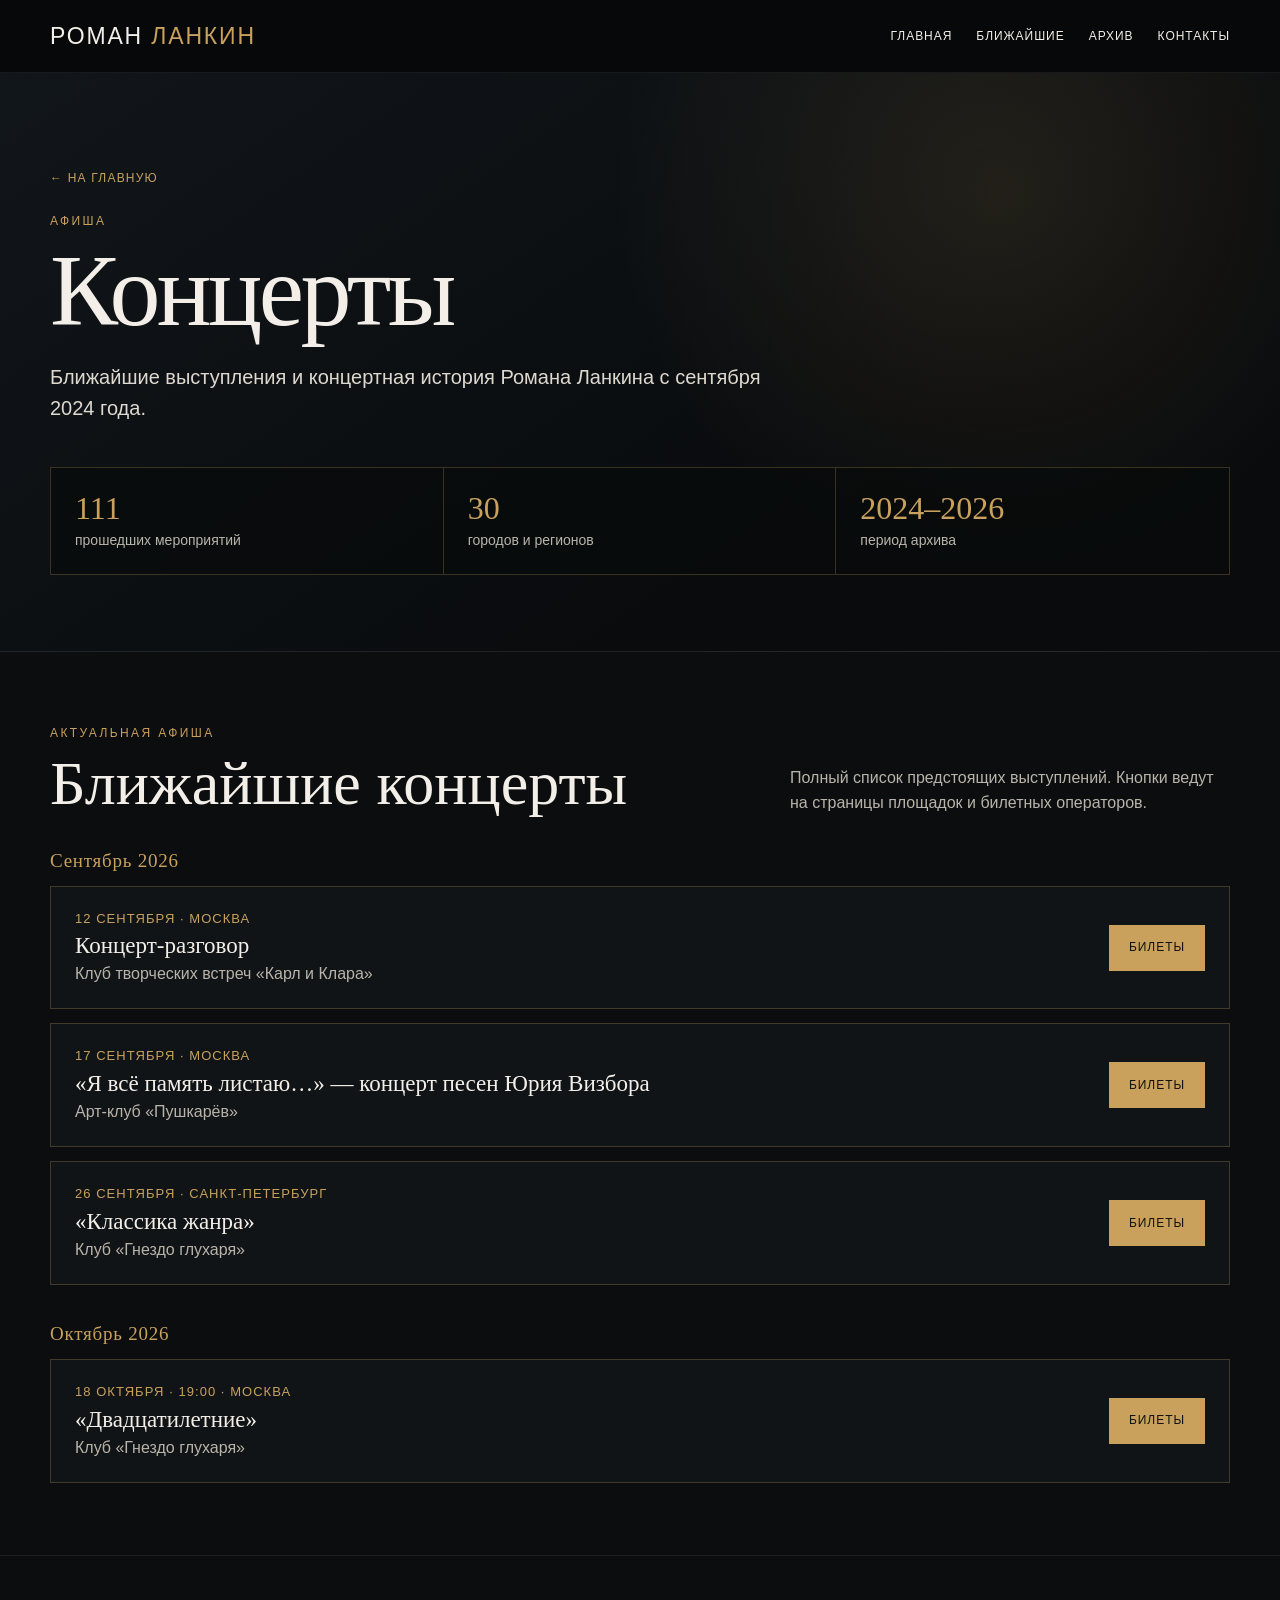
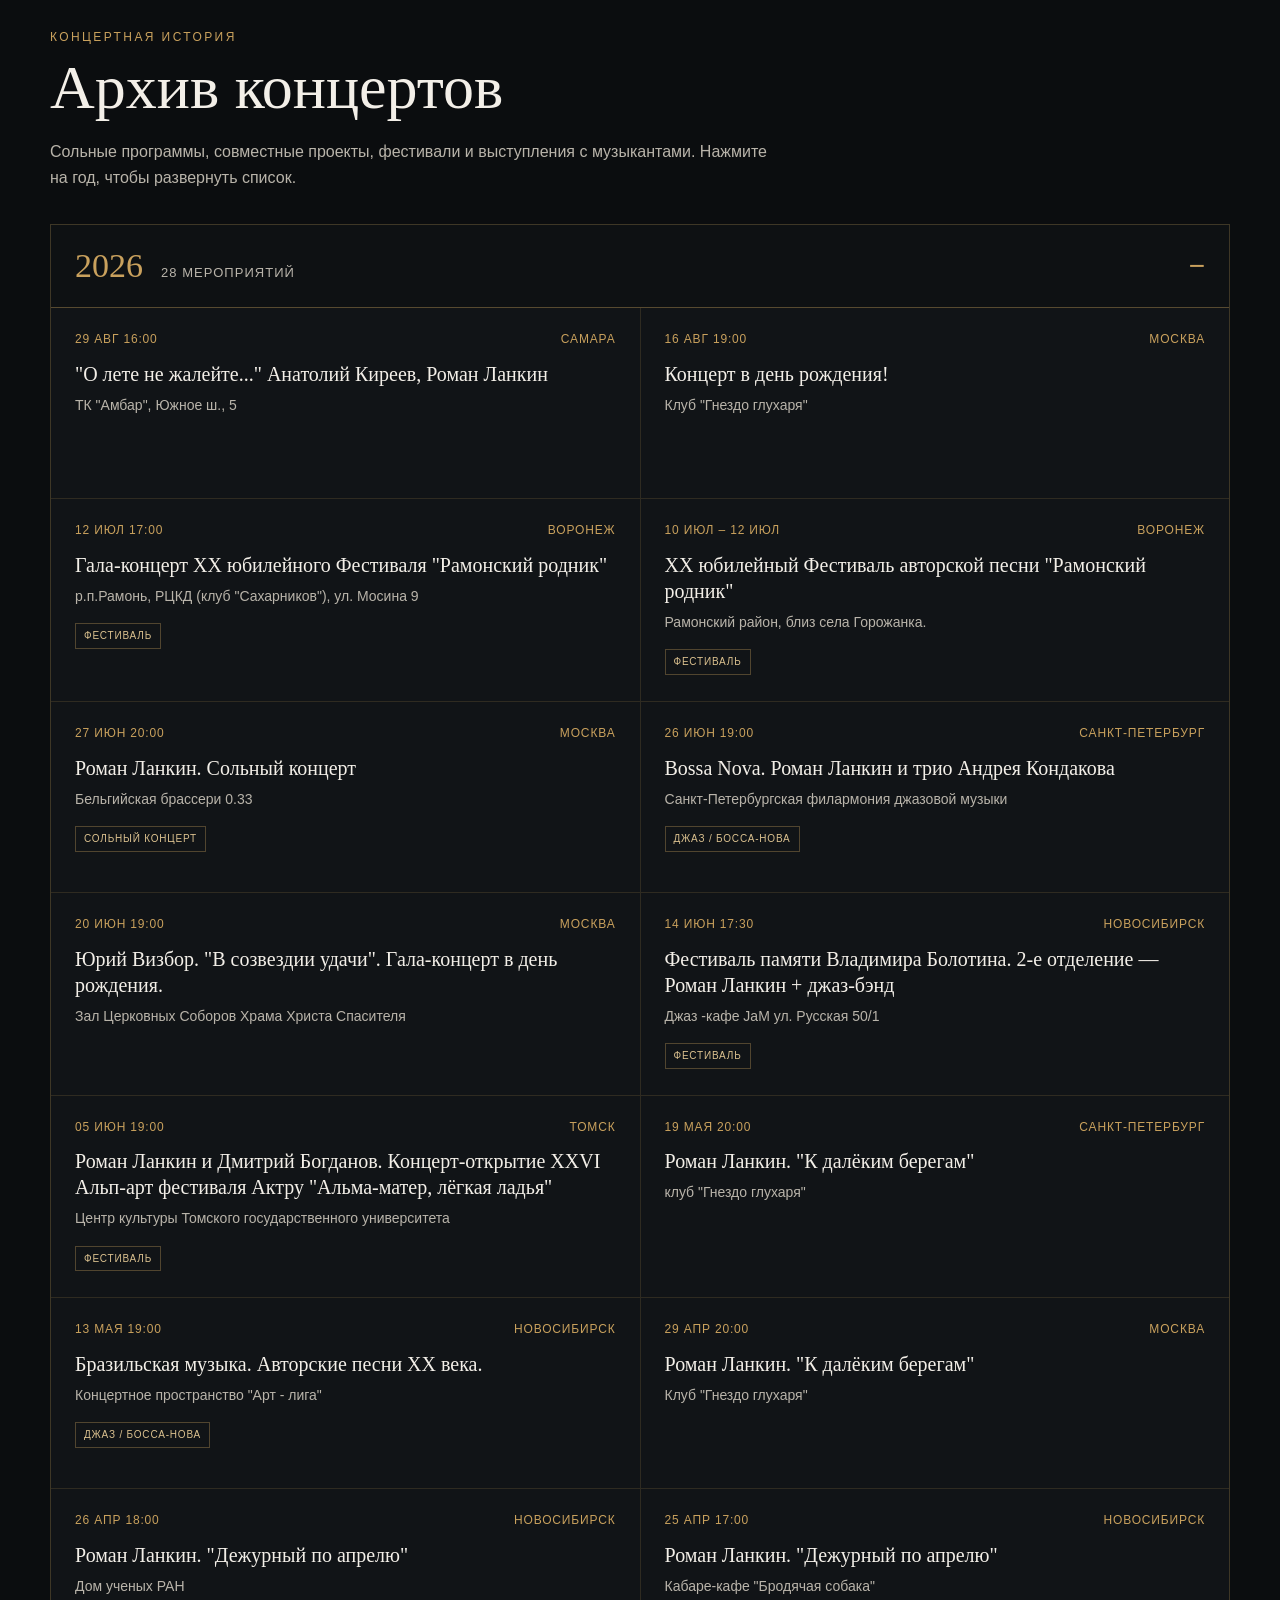
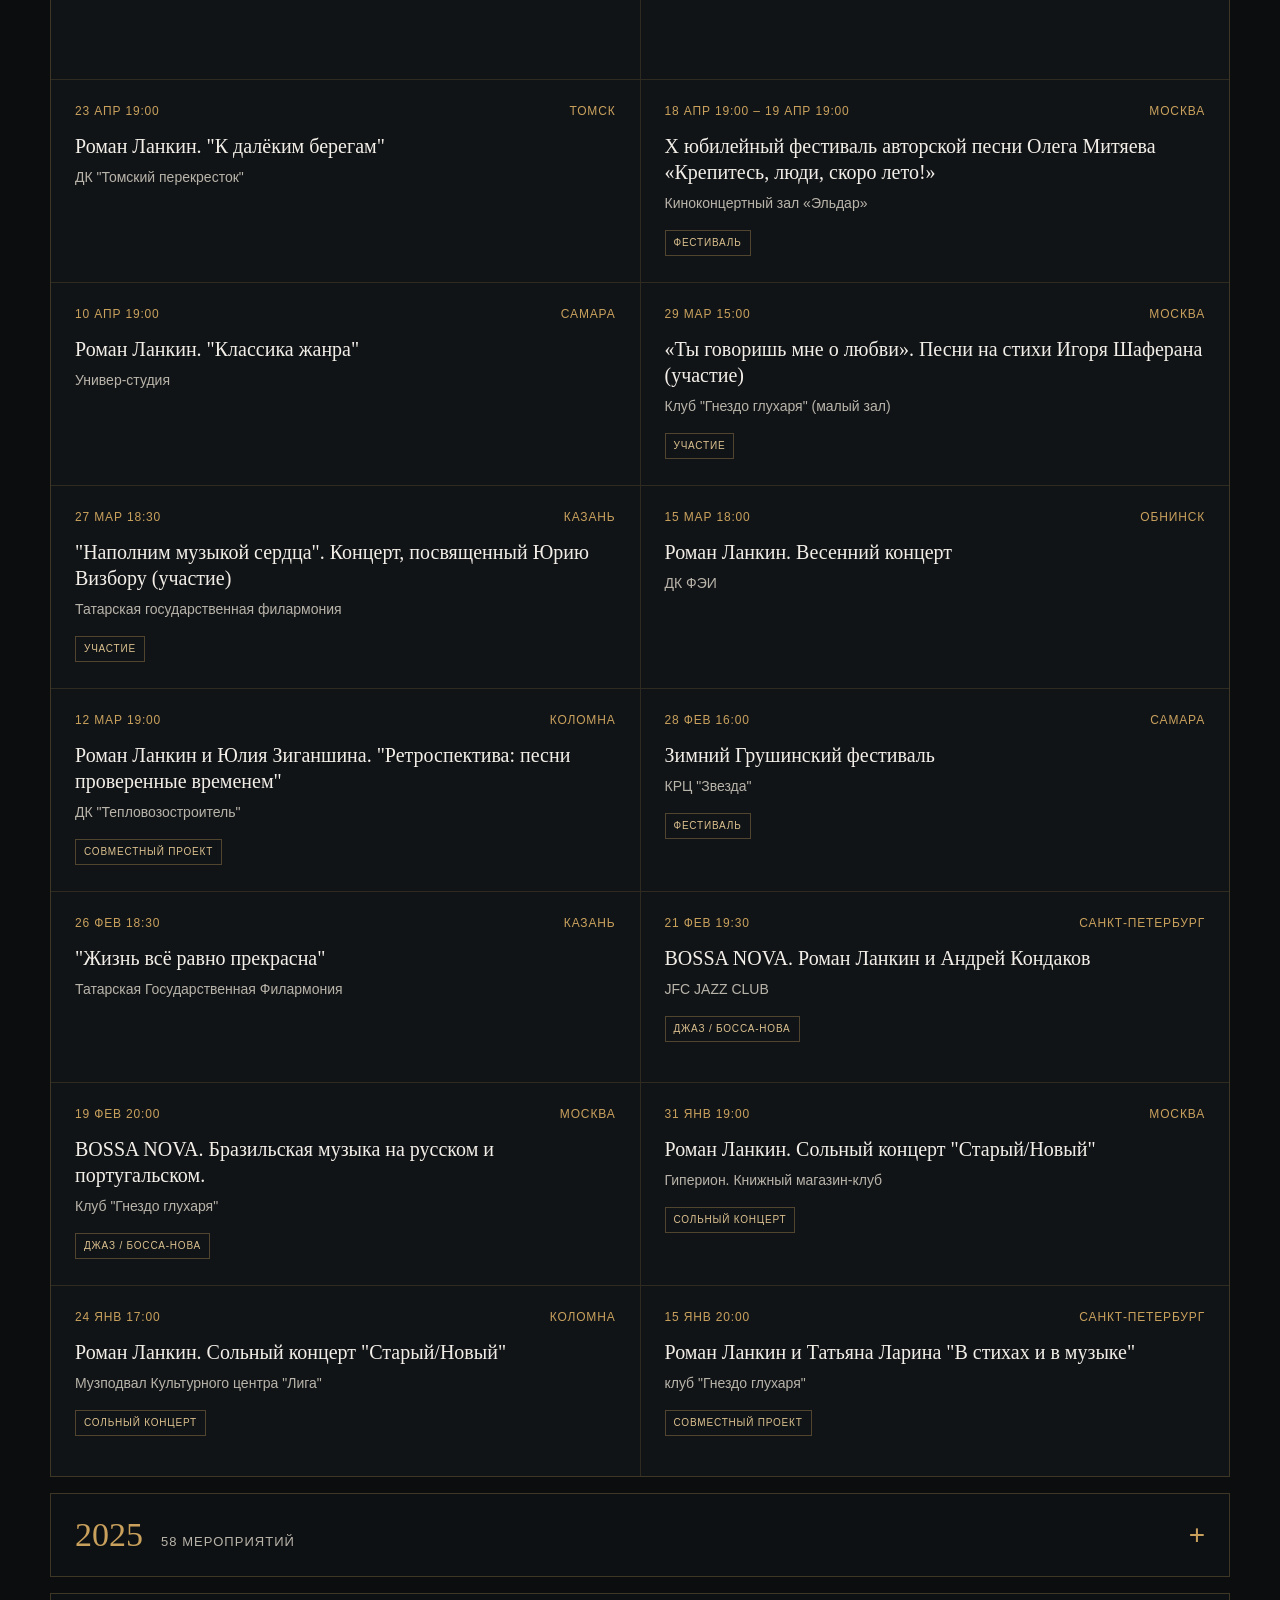
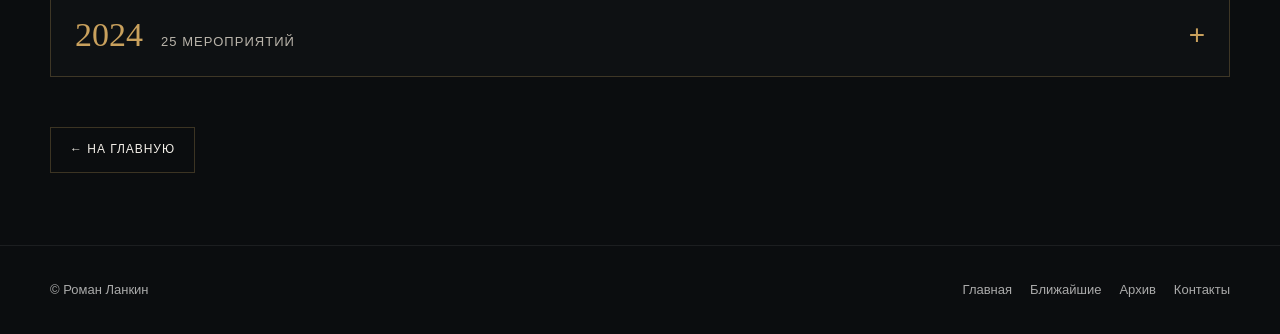
==== commit df1f3a11: "Improve responsive reviews and navigation" ====
--- a/concerts.html
+++ b/concerts.html
@@ -9,10 +9,11 @@
 :root{--bg:#0b0d0f;--bg2:#121619;--panel:#111417;--text:#f3efe8;--muted:#b9b4aa;--gold:#c9a15d;--line:rgba(201,161,93,.26);--max:1180px}
 *{box-sizing:border-box}
 html{scroll-behavior:smooth}
-body{margin:0;background:var(--bg);color:var(--text);font-family:Inter,Arial,sans-serif;line-height:1.58}
+html{scroll-padding-top:84px}
+body{margin:0;padding-top:72px;background:var(--bg);color:var(--text);font-family:Inter,Arial,sans-serif;line-height:1.58}
 a{color:inherit;text-decoration:none}
 .wrap{width:min(var(--max),calc(100% - 48px));margin:auto}
-header{position:sticky;top:0;z-index:30;background:rgba(7,9,10,.95);backdrop-filter:blur(10px);border-bottom:1px solid rgba(255,255,255,.07)}
+header{position:fixed;top:0;left:0;right:0;z-index:1000;background:rgba(7,9,10,.95);backdrop-filter:blur(10px);border-bottom:1px solid rgba(255,255,255,.07)}
 .nav{height:72px;display:flex;align-items:center;gap:30px}
 .brand{font-size:23px;letter-spacing:.08em;white-space:nowrap}.brand b{color:var(--gold);font-weight:500}
 nav{display:flex;gap:24px;margin-left:auto;align-items:center;font-size:12px;text-transform:uppercase;letter-spacing:.08em}
@@ -52,7 +53,7 @@
 .event-kind{display:inline-block;margin-top:16px;padding:4px 8px;border:1px solid rgba(201,161,93,.35);color:#dbc18f;font-size:10px;text-transform:uppercase;letter-spacing:.08em}
 .bottom-back{margin-top:34px}
 footer{padding:34px 0;color:#aaa;font-size:13px}.foot{display:flex;gap:24px;justify-content:space-between;align-items:center;flex-wrap:wrap}.footnav{display:flex;gap:18px;flex-wrap:wrap}
-@media(max-width:900px){nav{display:none;position:absolute;top:72px;left:0;right:0;background:#0b0d0f;padding:24px;flex-direction:column;align-items:flex-start}nav.open{display:flex}.menu{display:block}.archive-grid{grid-template-columns:1fr}.stats{grid-template-columns:1fr}.stat{border-right:0;border-bottom:1px solid var(--line)}.stat:last-child{border-bottom:0}}
+@media(max-width:900px){html{scroll-padding-top:76px}body{padding-top:64px}.nav{height:64px}nav{display:none;position:absolute;top:64px;left:0;right:0;background:#0b0d0f;padding:24px;flex-direction:column;align-items:flex-start}nav.open{display:flex}.menu{display:block}.archive-grid{grid-template-columns:1fr}.stats{grid-template-columns:1fr}.stat{border-right:0;border-bottom:1px solid var(--line)}.stat:last-child{border-bottom:0}}
 @media(max-width:620px){.wrap{width:min(100% - 28px,var(--max))}.page-hero{padding:64px 0 52px}h1{font-size:52px}.hero-lead{font-size:17px}main section.content-section{padding:52px 0}.section-head{display:block}.section-head p{margin-top:14px}.upcoming-card{align-items:flex-start;flex-direction:column;padding:20px}.upcoming-card .btn{width:100%}.archive-year summary{padding:18px 52px 18px 18px}.archive-year summary span{font-size:30px}.archive-grid{display:block}.archive-event{min-height:0;border-top:1px solid rgba(201,161,93,.18);padding:20px 18px}.archive-meta{display:block}.archive-meta span{display:block;text-align:left;margin-top:4px}.foot{align-items:flex-start}.footnav{width:100%;display:grid;grid-template-columns:1fr 1fr;gap:10px 18px}}
 </style>
 </head>
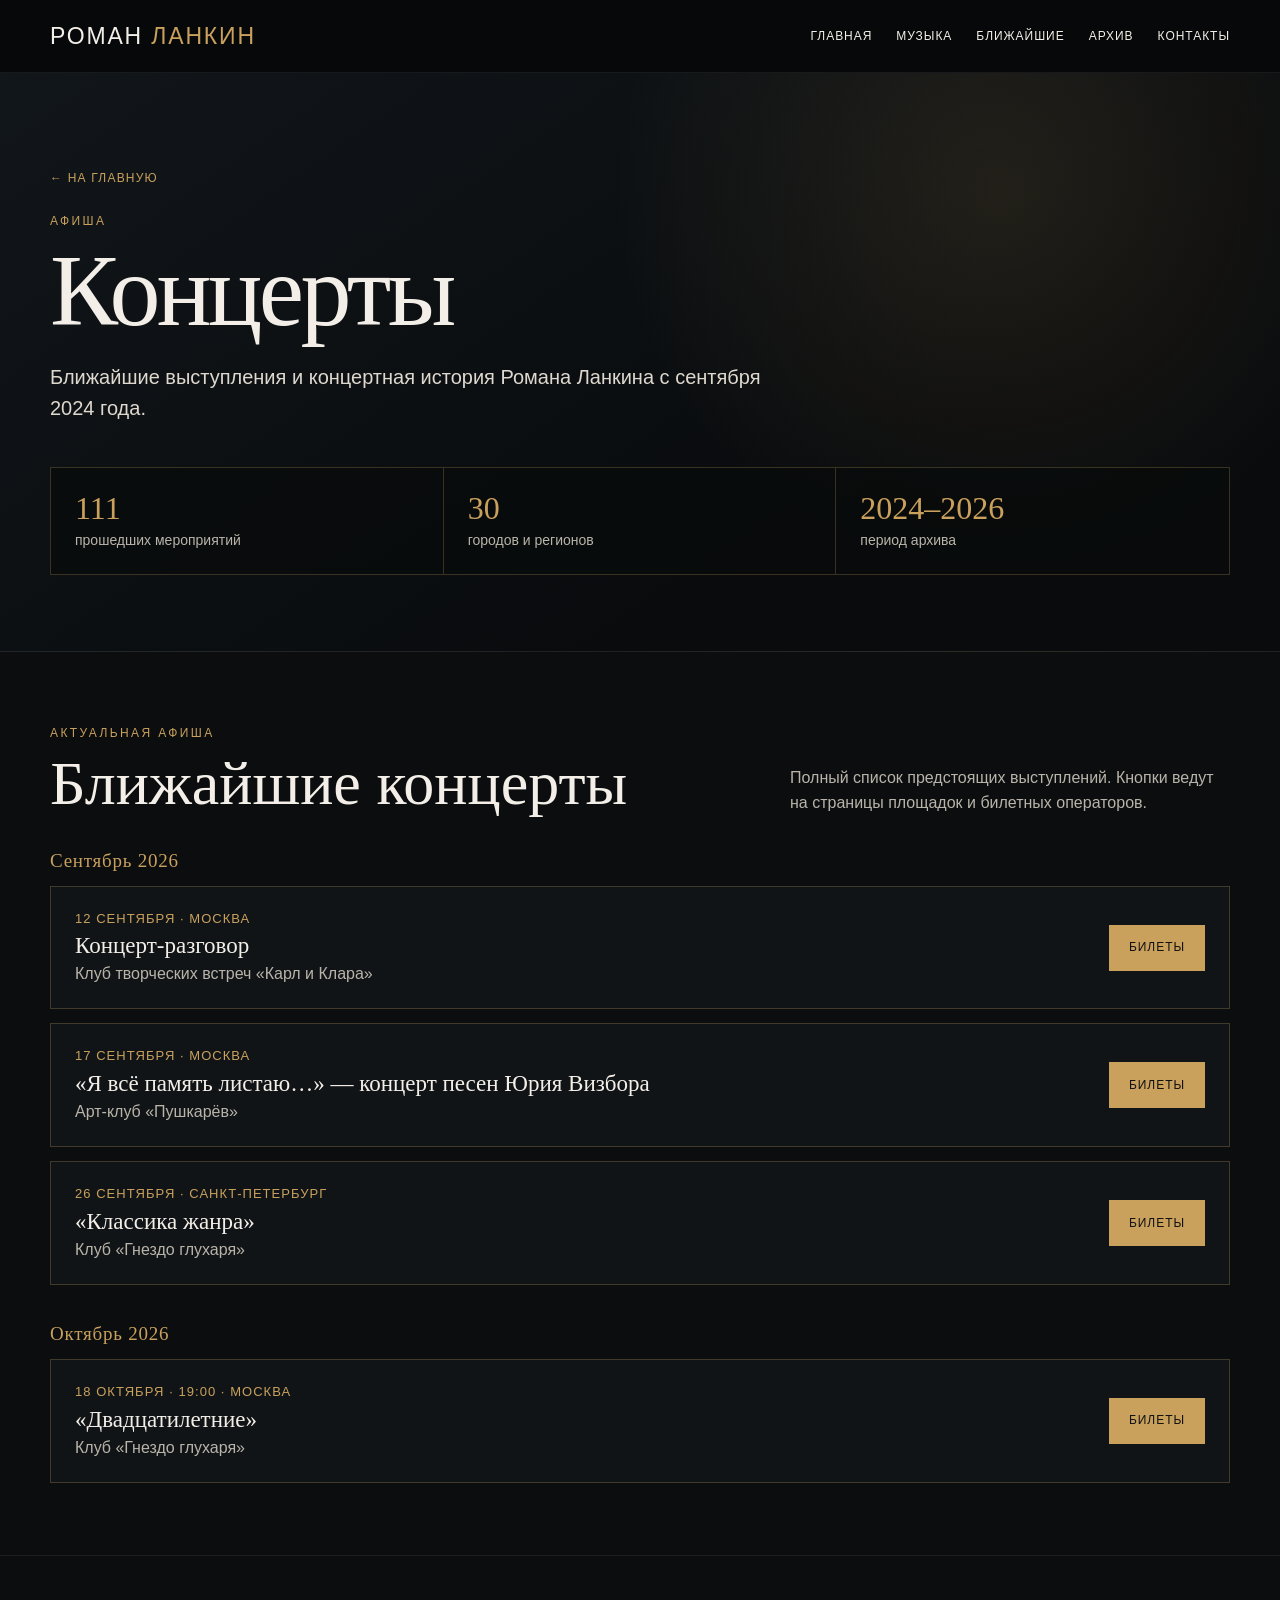
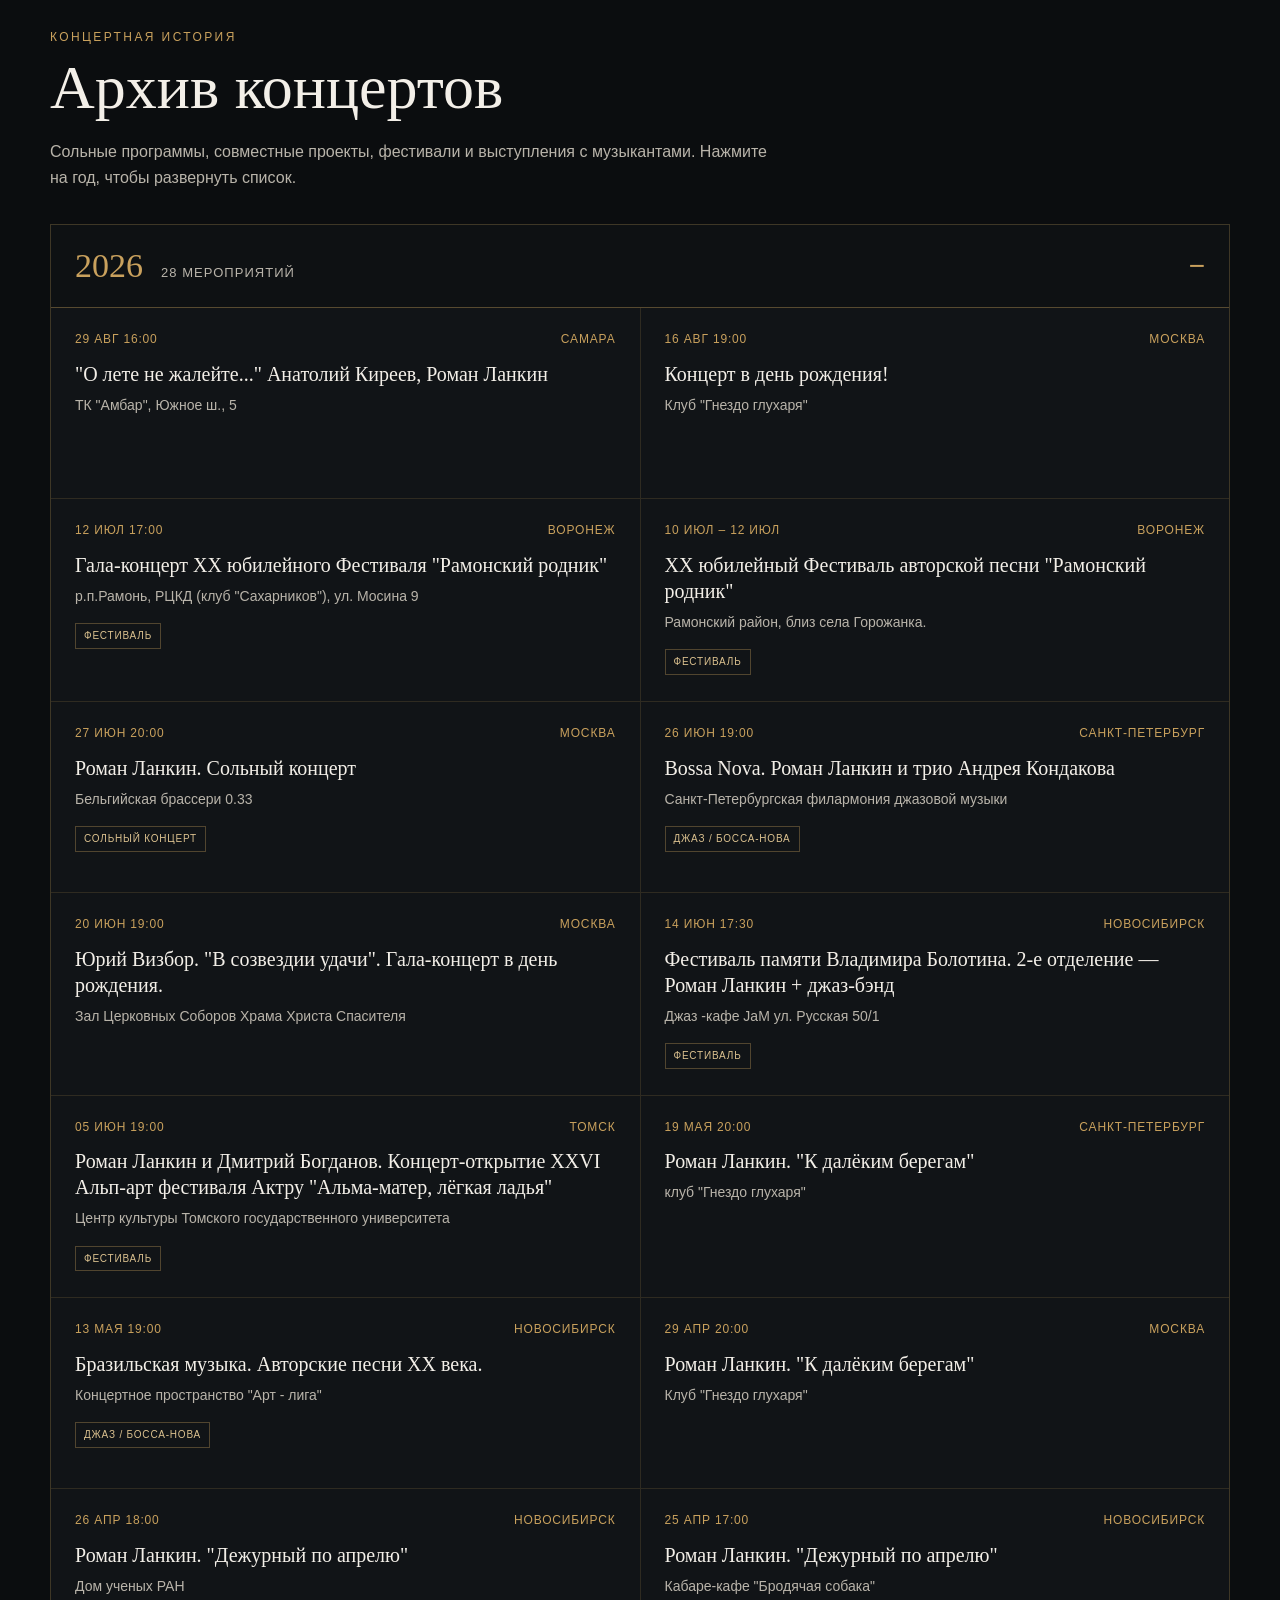
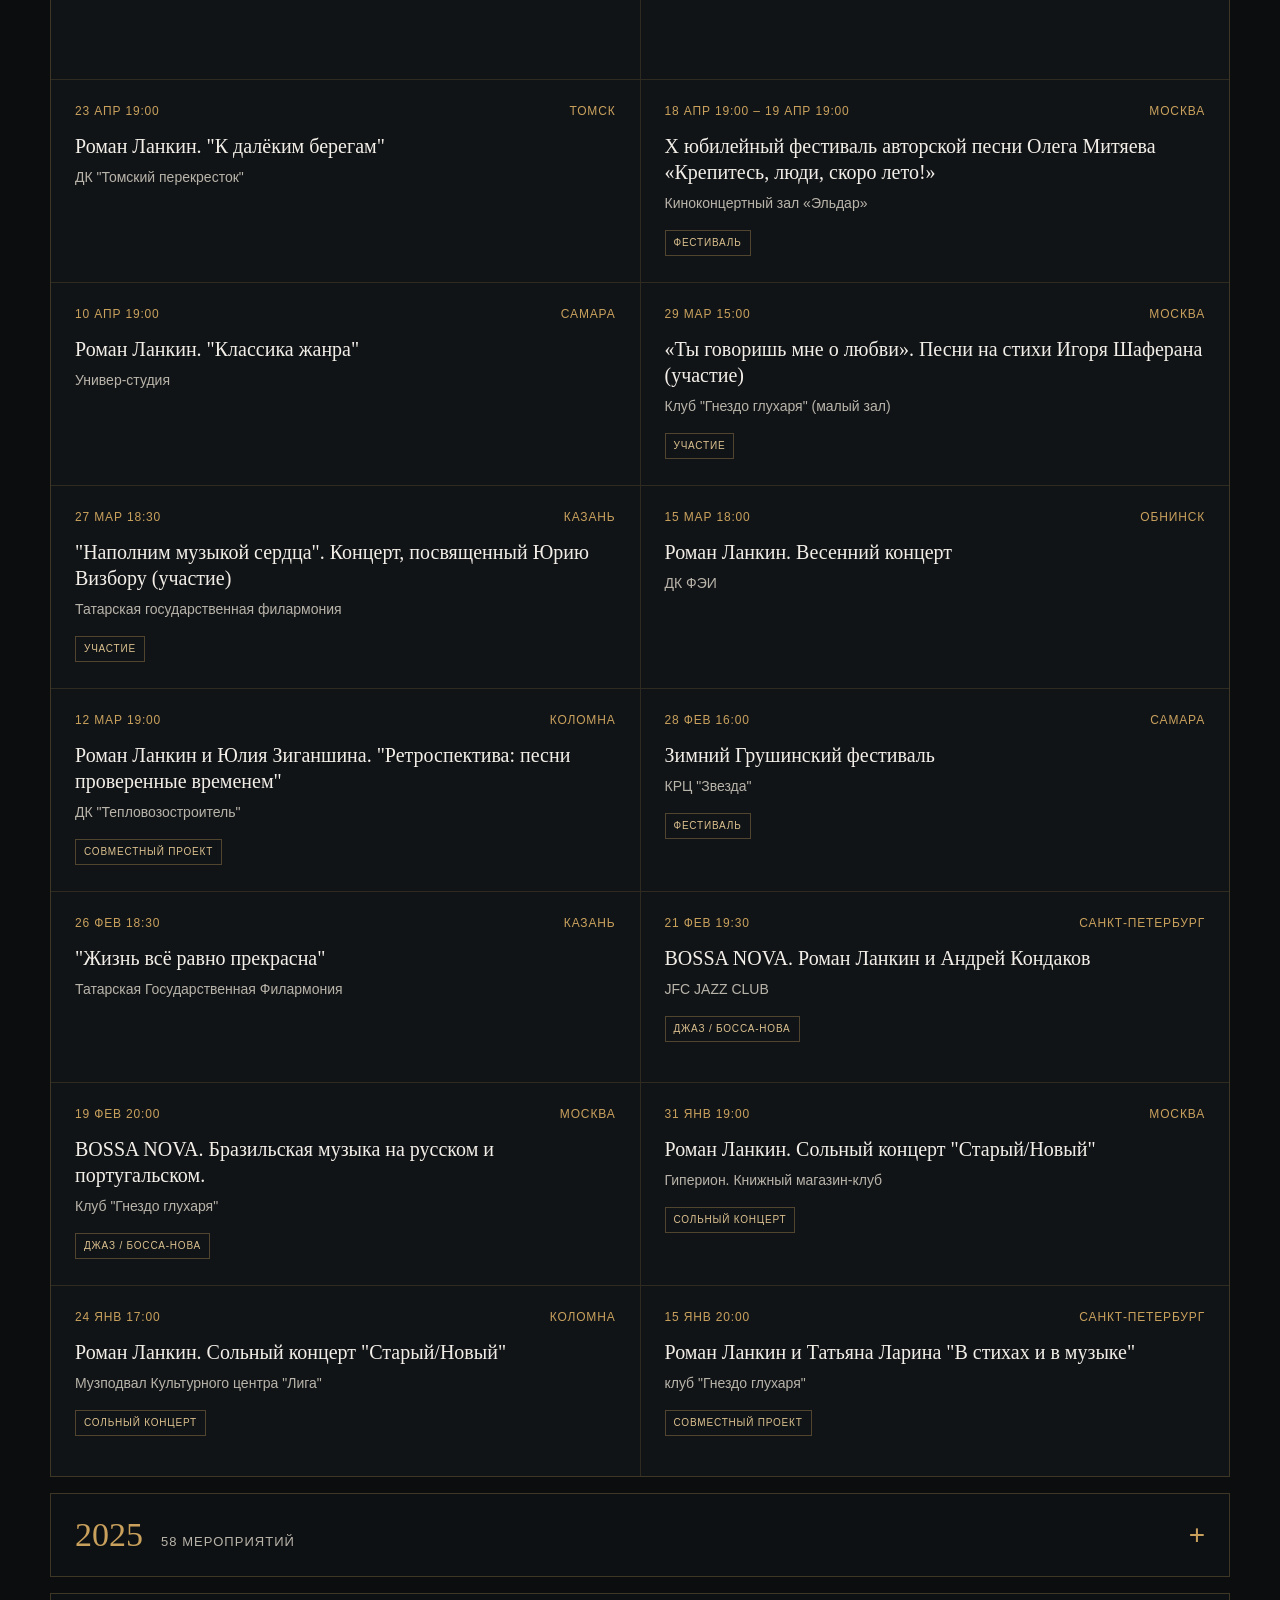
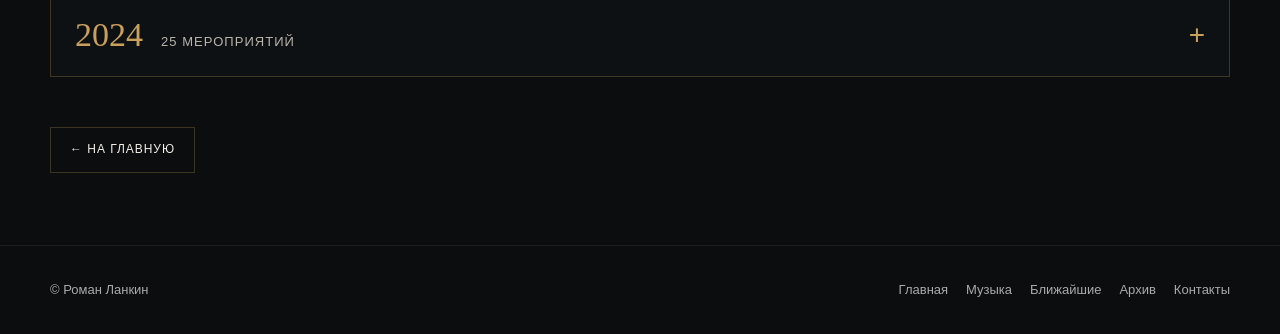
==== commit 16be7cb2: "Add music page and final content updates" ====
--- a/concerts.html
+++ b/concerts.html
@@ -62,6 +62,7 @@
   <a class="brand" href="index.html">РОМАН <b>ЛАНКИН</b></a>
   <nav id="nav">
     <a href="index.html">Главная</a>
+    <a href="music.html">Музыка</a>
     <a href="#upcoming">Ближайшие</a>
     <a href="#archive">Архив</a>
     <a href="index.html#booking">Контакты</a>
@@ -695,7 +696,7 @@
     </div>
   </section>
 </main>
-<footer><div class="wrap foot"><div>© Роман Ланкин</div><div class="footnav"><a href="index.html">Главная</a><a href="#upcoming">Ближайшие</a><a href="#archive">Архив</a><a href="index.html#booking">Контакты</a></div></div></footer>
+<footer><div class="wrap foot"><div>© Роман Ланкин</div><div class="footnav"><a href="index.html">Главная</a><a href="music.html">Музыка</a><a href="#upcoming">Ближайшие</a><a href="#archive">Архив</a><a href="index.html#booking">Контакты</a></div></div></footer>
 <script>
 const menuBtn=document.getElementById('menuBtn');
 const nav=document.getElementById('nav');
